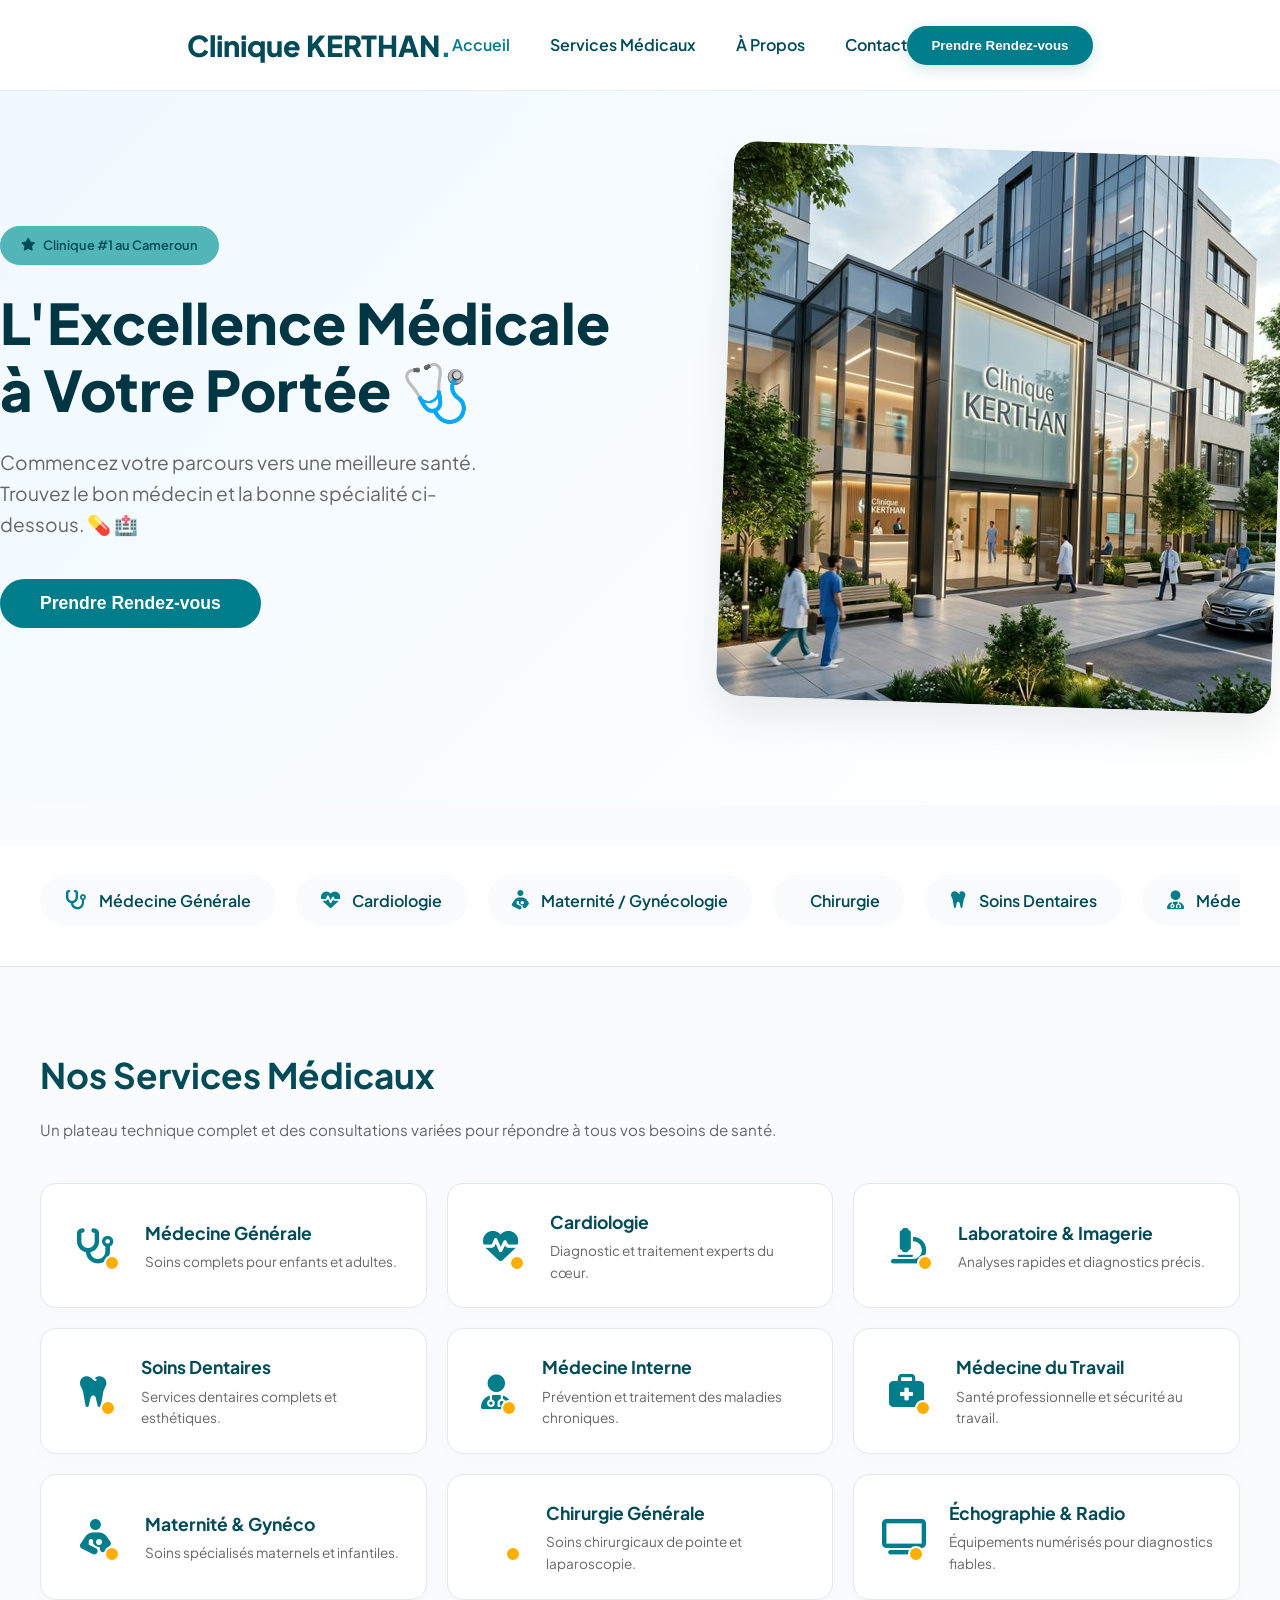
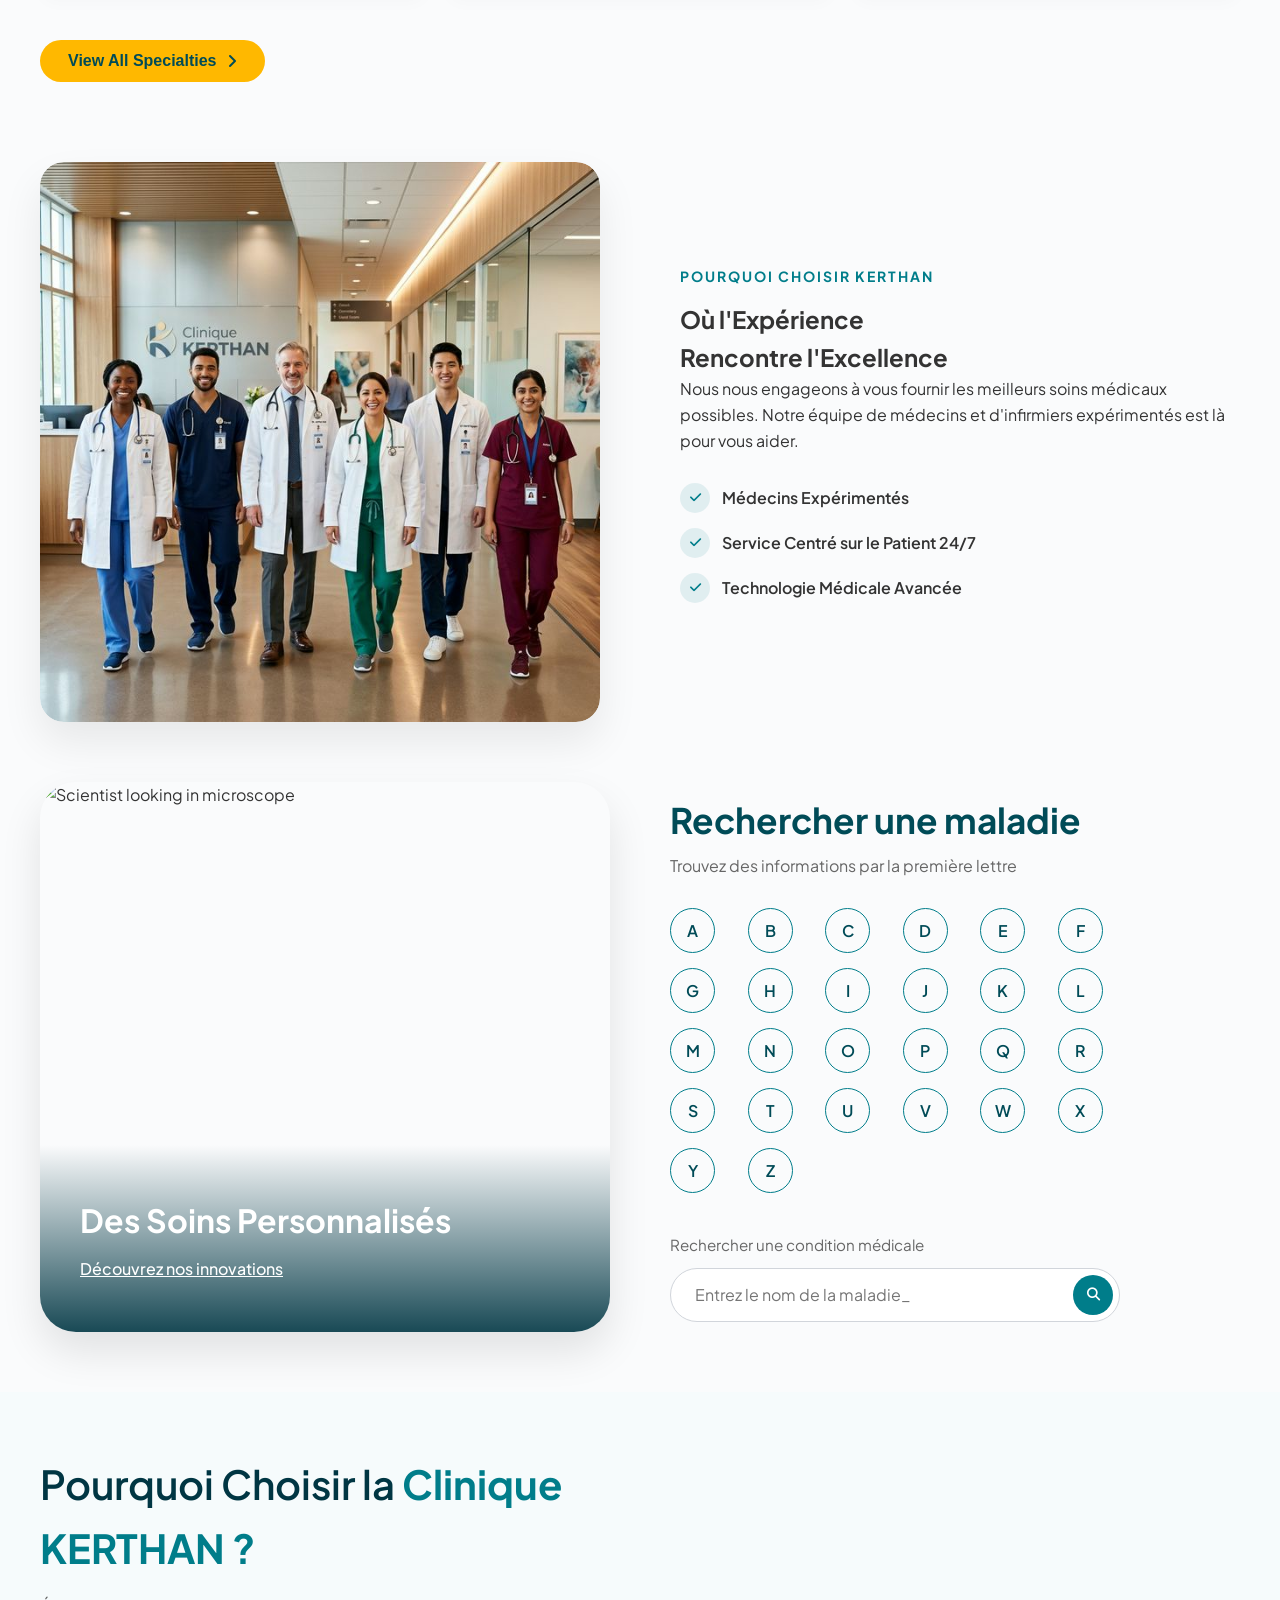
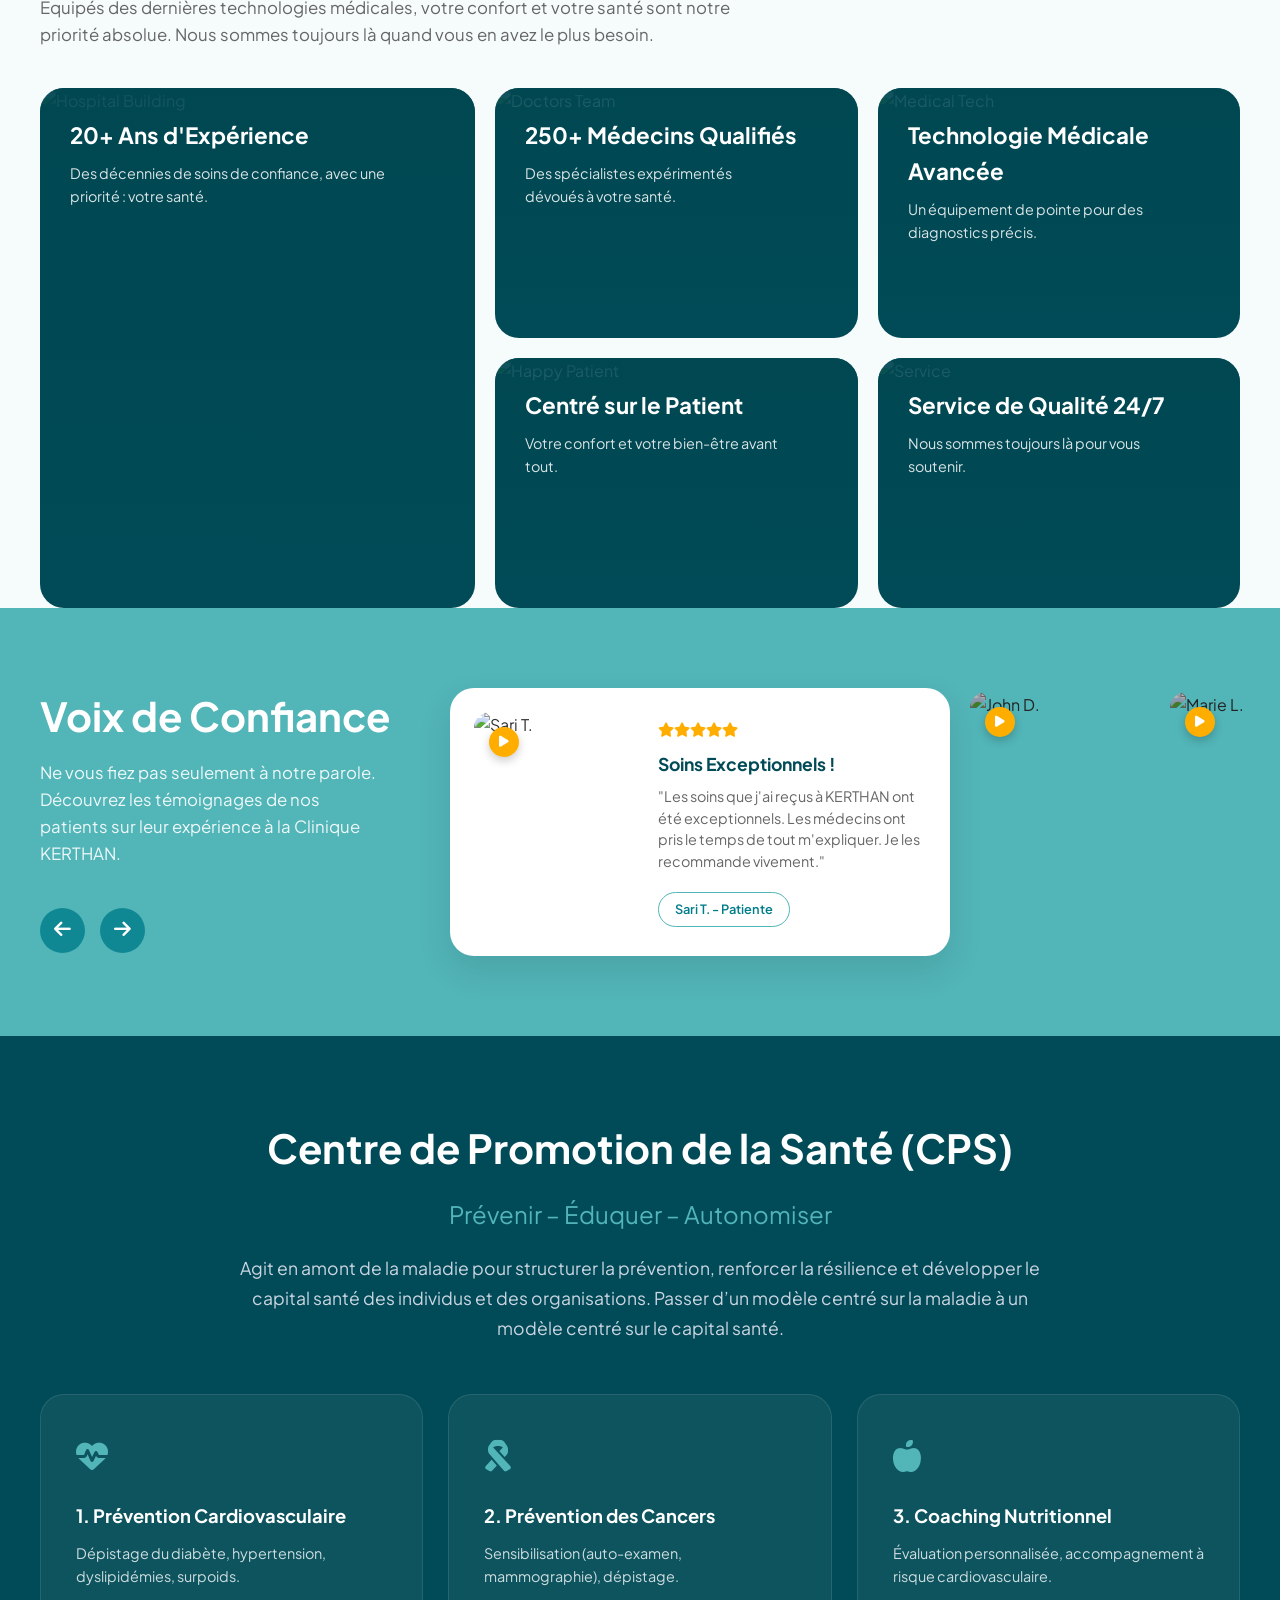
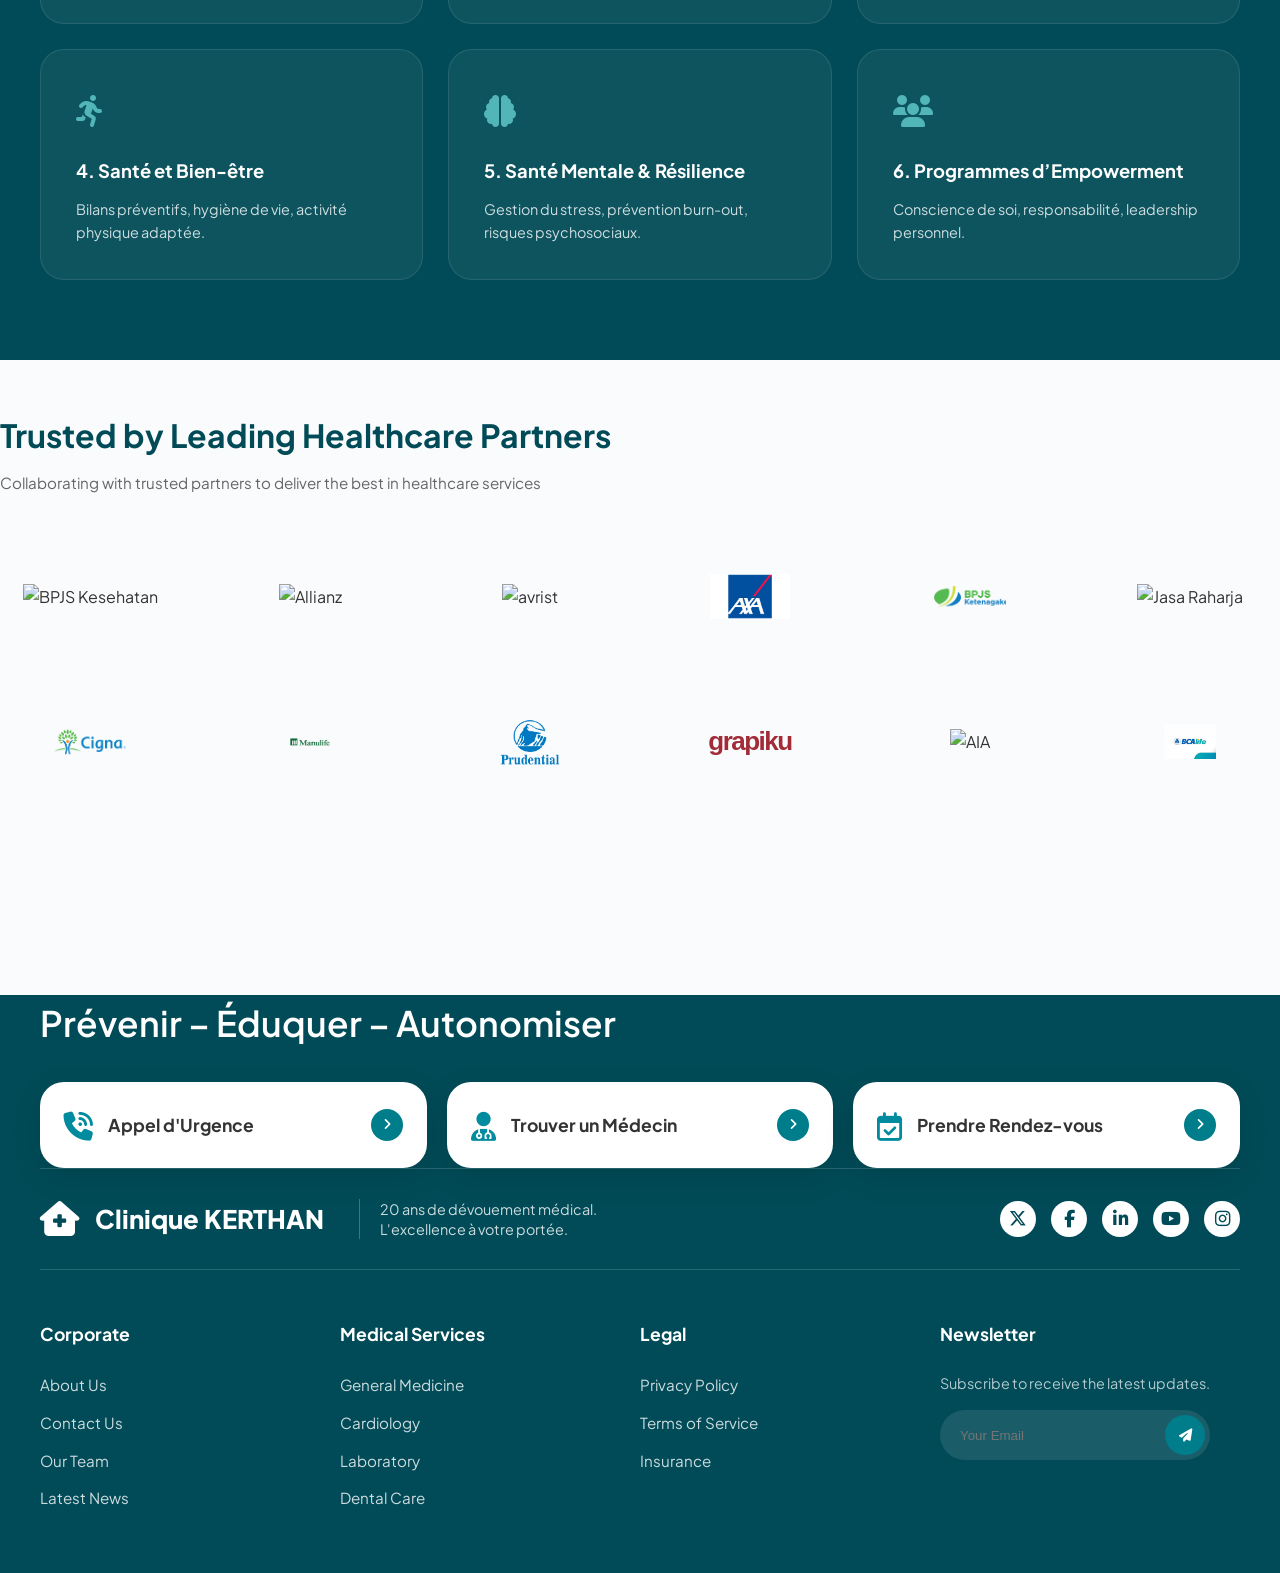
==== index.html @ 2a6dcf5f "Sync complet: ajout de tous les fichiers du site Clinique KERTHAN" ====
<!DOCTYPE html>
<html lang="fr">
<head>
    <meta charset="UTF-8">
    <meta name="viewport" content="width=device-width, initial-scale=1.0">
    <title>Clinique KERTHAN - 20 ans d'excellence médicale</title>
    <!-- Use Google Fonts (Plus Jakarta Sans matches well) -->
    <link rel="preconnect" href="https://fonts.googleapis.com">
    <link rel="preconnect" href="https://fonts.gstatic.com" crossorigin>
    <link href="https://fonts.googleapis.com/css2?family=Plus+Jakarta+Sans:wght@400;500;600;700;800&display=swap" rel="stylesheet">
    <link rel="stylesheet" href="https://cdnjs.cloudflare.com/ajax/libs/font-awesome/6.4.0/css/all.min.css">
    
    <!-- PDF Generation Libraries -->
    <script src="https://cdnjs.cloudflare.com/ajax/libs/jspdf/2.5.1/jspdf.umd.min.js"></script>
    <script src="https://cdnjs.cloudflare.com/ajax/libs/html2canvas/1.4.1/html2canvas.min.js"></script>
    
    <link rel="stylesheet" href="style.css">
</head>
<body>

    <!-- KEEP ORIGINAL HEADER -->
    <header class="header">
        <div class="container header-container">
            <div class="logo">
                <span class="logo-text">Clinique KERTHAN<span>.</span></span>
            </div>
            <nav class="main-nav">
                <ul>
                    <li><a href="#home" class="active">Accueil</a></li>
                    <li><a href="#specialties">Services Médicaux</a></li>
                    <li><a href="#about">À Propos</a></li>
                    <li><a href="#contact">Contact</a></li>
                </ul>
            </nav>
            <div class="header-right">
                <button class="btn btn-primary" id="book-btn">Prendre Rendez-vous</button>
            </div>
        </div>
    </header>

    <main>
        <!-- HERO SECTION -->
        <section class="main-hero container reveal" id="home">
            <div class="main-hero-grid">
                <div class="main-hero-content">
                    <div class="badge" style="display:inline-flex; align-items:center; gap:8px; padding:8px 20px; background:var(--primary-light); color:var(--primary-dark); font-weight:600; border-radius:9999px; margin-bottom:24px;">
                        <i class="fa-solid fa-star"></i> Clinique #1 au Cameroun
                    </div>
                    <h1 class="main-hero-title">L'Excellence Médicale<br>à Votre <span>Portée</span> <span class="emoji">🩺</span></h1>
                    <p class="main-hero-subtitle">Commencez votre parcours vers une meilleure santé. Trouvez le bon médecin et la bonne spécialité ci-dessous. <span class="emoji">💊</span> <span class="emoji">🏥</span></p>
                    <button class="btn btn-cta" id="hero-book-btn">Prendre Rendez-vous</button>
                </div>
                <div class="main-hero-visual">
                    <div class="hero-img-container">
                        <img src="img/hero.png" onerror="this.src='https://images.unsplash.com/photo-1519494026892-80bbd2d6fd0d?auto=format&fit=crop&q=80&w=800';" alt="Hospital Lobby" class="main-hero-img">
                    </div>
                </div>
            </div>
        </section>

        <!-- SPECIALTIES RIBBON -->
        <div class="specialties-ribbon reveal" style="margin-top:40px;">
            <div class="container">
                <div class="ribbon-track">
                    <a href="medecine-generale.html" class="ribbon-item"><i class="fa-solid fa-stethoscope"></i> Médecine Générale</a>
                    <a href="medecine-generale.html" class="ribbon-item"><i class="fa-solid fa-heart-pulse"></i> Cardiologie</a>
                    <a href="medecine-generale.html" class="ribbon-item"><i class="fa-solid fa-person-breastfeeding"></i> Maternité / Gynécologie</a>
                    <a href="chirurgie-dentaire.html" class="ribbon-item"><i class="fa-solid fa-scalpel-line-dashed"></i> Chirurgie</a>
                    <a href="chirurgie-dentaire.html" class="ribbon-item"><i class="fa-solid fa-tooth"></i> Soins Dentaires</a>
                    <a href="expertises.html" class="ribbon-item"><i class="fa-solid fa-user-doctor"></i> Médecine Interne</a>
                    <a href="laboratoire-imagerie.html" class="ribbon-item"><i class="fa-solid fa-microscope"></i> Laboratoire</a>
                    <a href="laboratoire-imagerie.html" class="ribbon-item"><i class="fa-solid fa-x-ray"></i> Imagerie Médicale</a>
                </div>
            </div>
        </div>

        <!-- CLINICAL EXCELLENCE SECTION -->
        <section class="clinical-excellence container reveal" id="specialties">
            <div class="excellence-header">
                <h2>Nos Services Médicaux</h2>
                <p>Un plateau technique complet et des consultations variées pour répondre à tous vos besoins de santé.</p>
            </div>
            
            <div class="specialties-grid">
                <!-- Row 1 -->
                <div class="specialty-card">
                    <a href="medecine-generale.html" style="display:contents; color:inherit;">
                        <div class="spec-icon"><i class="fa-solid fa-stethoscope"></i></div>
                        <div class="spec-info">
                            <h3>Médecine Générale</h3>
                            <p>Soins complets pour enfants et adultes.</p>
                        </div>
                    </a>
                </div>
                <div class="specialty-card">
                    <a href="medecine-generale.html" style="display:contents; color:inherit;">
                        <div class="spec-icon"><i class="fa-solid fa-heart-pulse"></i></div>
                        <div class="spec-info">
                            <h3>Cardiologie</h3>
                            <p>Diagnostic et traitement experts du cœur.</p>
                        </div>
                    </a>
                </div>
                <div class="specialty-card">
                    <a href="laboratoire-imagerie.html" style="display:contents; color:inherit;">
                        <div class="spec-icon"><i class="fa-solid fa-microscope"></i></div>
                        <div class="spec-info">
                            <h3>Laboratoire & Imagerie</h3>
                            <p>Analyses rapides et diagnostics précis.</p>
                        </div>
                    </a>
                </div>
                <!-- Row 2 -->
                <div class="specialty-card">
                    <a href="chirurgie-dentaire.html" style="display:contents; color:inherit;">
                        <div class="spec-icon"><i class="fa-solid fa-tooth"></i></div>
                        <div class="spec-info">
                            <h3>Soins Dentaires</h3>
                            <p>Services dentaires complets et esthétiques.</p>
                        </div>
                    </a>
                </div>
                <div class="specialty-card">
                    <a href="medecine-generale.html" style="display:contents; color:inherit;">
                        <div class="spec-icon"><i class="fa-solid fa-user-doctor"></i></div>
                        <div class="spec-info">
                            <h3>Médecine Interne</h3>
                            <p>Prévention et traitement des maladies chroniques.</p>
                        </div>
                    </a>
                </div>
                <div class="specialty-card">
                    <a href="medecine-generale.html#cps" style="display:contents; color:inherit;">
                        <div class="spec-icon"><i class="fa-solid fa-briefcase-medical"></i></div>
                        <div class="spec-info">
                            <h3>Médecine du Travail</h3>
                            <p>Santé professionnelle et sécurité au travail.</p>
                        </div>
                    </a>
                </div>
                <!-- Row 3 -->
                <div class="specialty-card">
                    <a href="medecine-generale.html" style="display:contents; color:inherit;">
                        <div class="spec-icon"><i class="fa-solid fa-person-breastfeeding"></i></div>
                        <div class="spec-info">
                            <h3>Maternité & Gynéco</h3>
                            <p>Soins spécialisés maternels et infantiles.</p>
                        </div>
                    </a>
                </div>
                <div class="specialty-card">
                    <a href="chirurgie-dentaire.html" style="display:contents; color:inherit;">
                        <div class="spec-icon"><i class="fa-solid fa-scalpel-line-dashed"></i></div>
                        <div class="spec-info">
                            <h3>Chirurgie Générale</h3>
                            <p>Soins chirurgicaux de pointe et laparoscopie.</p>
                        </div>
                    </a>
                </div>
                <div class="specialty-card">
                    <a href="laboratoire-imagerie.html" style="display:contents; color:inherit;">
                        <div class="spec-icon"><i class="fa-solid fa-tv"></i></div>
                        <div class="spec-info">
                            <h3>Échographie & Radio</h3>
                            <p>Équipements numérisés pour diagnostics fiables.</p>
                        </div>
                    </a>
                </div>
            </div>
            <div class="excellence-footer">
                <button class="btn btn-yellow">View All Specialties <i class="fa-solid fa-angle-right"></i></button>
            </div>
        </section>

        <!-- ABOUT / DOCTORS SECTION -->
        <section class="about-section container" id="about">
            <div class="about-grid">
                <div class="about-img-container reveal">
                    <div class="about-img-container">
                        <img src="img/doctors.png" onerror="this.src='https://images.unsplash.com/photo-1576091160550-2173ff9e5eb3?auto=format&fit=crop&q=80&w=800';" alt="Doctors Team" class="about-img">
                    </div>
                </div>
                <div class="about-content reveal">
                    <div class="section-title-sm" style="color:var(--primary); font-weight:700; font-size:0.875rem; letter-spacing:2px; margin-bottom:12px; text-transform:uppercase;">POURQUOI CHOISIR KERTHAN</div>
                    <h2 class="section-title">Où l'Expérience<br>Rencontre l'Excellence</h2>
                    <p class="about-desc">Nous nous engageons à vous fournir les meilleurs soins médicaux possibles. Notre équipe de médecins et d'infirmiers expérimentés est là pour vous aider.</p>
                    <ul class="about-features">
                        <li><i class="fa-solid fa-check"></i> Médecins Expérimentés</li>
                        <li><i class="fa-solid fa-check"></i> Service Centré sur le Patient 24/7</li>
                        <li><i class="fa-solid fa-check"></i> Technologie Médicale Avancée</li>
                    </ul>
                </div>
            </div>
        </section>

        <!-- SEARCH DISEASES HERO SECTION -->
        <section class="search-hero container reveal">
            <div class="search-hero-visual">
                <img src="https://images.unsplash.com/photo-1579154204601-01588f351e67?auto=format&fit=crop&q=80&w=1000" alt="Scientist looking in microscope" class="hero-bg-img">
                <div class="hero-overlay">
                    <h2 class="hero-overlay-title">Des Soins Personnalisés</h2>
                    <a href="#" class="hero-overlay-link">Découvrez nos innovations</a>
                </div>
            </div>
            
            <div class="search-hero-content">
                <h1 class="search-title">Rechercher une maladie</h1>
                <p class="search-subtitle">Trouvez des informations par la première lettre</p>
                
                <div class="alphabet-grid" id="alphabet-filter">
                    <a href="javascript:void(0)" class="alpha-btn">A</a>
                    <a href="javascript:void(0)" class="alpha-btn">B</a>
                    <a href="javascript:void(0)" class="alpha-btn">C</a>
                    <a href="javascript:void(0)" class="alpha-btn">D</a>
                    <a href="javascript:void(0)" class="alpha-btn">E</a>
                    <a href="javascript:void(0)" class="alpha-btn">F</a>
                    <a href="javascript:void(0)" class="alpha-btn">G</a>
                    <a href="javascript:void(0)" class="alpha-btn">H</a>
                    <a href="javascript:void(0)" class="alpha-btn">I</a>
                    <a href="javascript:void(0)" class="alpha-btn">J</a>
                    <a href="javascript:void(0)" class="alpha-btn">K</a>
                    <a href="javascript:void(0)" class="alpha-btn">L</a>
                    <a href="javascript:void(0)" class="alpha-btn">M</a>
                    <a href="javascript:void(0)" class="alpha-btn">N</a>
                    <a href="javascript:void(0)" class="alpha-btn">O</a>
                    <a href="javascript:void(0)" class="alpha-btn">P</a>
                    <a href="javascript:void(0)" class="alpha-btn">Q</a>
                    <a href="javascript:void(0)" class="alpha-btn">R</a>
                    <a href="javascript:void(0)" class="alpha-btn">S</a>
                    <a href="javascript:void(0)" class="alpha-btn">T</a>
                    <a href="javascript:void(0)" class="alpha-btn">U</a>
                    <a href="javascript:void(0)" class="alpha-btn">V</a>
                    <a href="javascript:void(0)" class="alpha-btn">W</a>
                    <a href="javascript:void(0)" class="alpha-btn">X</a>
                    <a href="javascript:void(0)" class="alpha-btn">Y</a>
                    <a href="javascript:void(0)" class="alpha-btn">Z</a>
                </div>
                
                <p class="search-input-subtitle">Rechercher une condition médicale</p>
                <div class="search-bar">
                    <input type="text" id="disease-search-input" placeholder="Entrez le nom de la maladie_">
                    <button class="search-submit" id="disease-search-btn"><i class="fa-solid fa-magnifying-glass"></i></button>
                </div>

                <!-- Search Results Container -->
                <div id="disease-results" class="search-results-grid" style="display: none; margin-top: 30px;">
                    <!-- Results will be injected here -->
                </div>
            </div>
        </section>

        <!-- WHY CHOOSE OMNIO HOSPITAL -->
        <section class="why-choose container reveal">
            <div class="why-choose-header">
                <h2>Pourquoi Choisir la <span>Clinique KERTHAN ?</span></h2>
                <p>Équipés des dernières technologies médicales, votre confort et votre santé sont notre priorité absolue. Nous sommes toujours là quand vous en avez le plus besoin.</p>
            </div>
            
            <div class="bento-grid">
                <!-- Large Left Card -->
                <div class="bento-card card-tall">
                    <div class="card-content">
                        <h3>20+ Ans d'Expérience</h3>
                        <p>Des décennies de soins de confiance, avec une priorité : votre santé.</p>
                    </div>
                    <img src="https://images.unsplash.com/photo-1587351021759-3e566b6af7e9?auto=format&fit=crop&q=80&w=800" alt="Hospital Building" class="bento-img">
                </div>
                
                <!-- Middle Top -->
                <div class="bento-card">
                    <div class="card-content">
                        <h3>250+ Médecins Qualifiés</h3>
                        <p>Des spécialistes expérimentés dévoués à votre santé.</p>
                    </div>
                    <img src="https://images.unsplash.com/photo-1576091160550-2173ff9e5eb3?auto=format&fit=crop&q=80&w=800" alt="Doctors Team" class="bento-img doctors-img">
                </div>
                
                <!-- Right Top -->
                <div class="bento-card">
                    <div class="card-content">
                        <h3>Technologie Médicale Avancée</h3>
                        <p>Un équipement de pointe pour des diagnostics précis.</p>
                    </div>
                    <img src="https://images.unsplash.com/photo-1516549655169-df83a0774514?auto=format&fit=crop&q=80&w=800" alt="Medical Tech" class="bento-img tech-img">
                </div>
                
                <!-- Middle Bottom -->
                <div class="bento-card">
                    <div class="card-content">
                        <h3>Centré sur le Patient</h3>
                        <p>Votre confort et votre bien-être avant tout.</p>
                    </div>
                    <img src="https://images.unsplash.com/photo-1532938911079-1b06ac7ce122?auto=format&fit=crop&q=80&w=800" alt="Happy Patient" class="bento-img patient-img">
                </div>
                
                <!-- Right Bottom -->
                <div class="bento-card">
                    <div class="card-content">
                        <h3>Service de Qualité 24/7</h3>
                        <p>Nous sommes toujours là pour vous soutenir.</p>
                    </div>
                    <img src="https://images.unsplash.com/photo-1585435557343-3b092031a831?auto=format&fit=crop&q=80&w=800" alt="Service" class="bento-img pharmacy-img">
                </div>
            </div>
        </section>

        <!-- VOICES OF TRUST -->
        <section class="testimonials-wrapper reveal">
            <div class="container testimonials-inner">
                <div class="testimonials-header">
                    <h2>Voix de Confiance</h2>
                    <p>Ne vous fiez pas seulement à notre parole. Découvrez les témoignages de nos patients sur leur expérience à la Clinique KERTHAN.</p>
                    <div class="slider-nav">
                        <button class="slider-btn prev"><i class="fa-solid fa-arrow-left"></i></button>
                        <button class="slider-btn next"><i class="fa-solid fa-arrow-right"></i></button>
                    </div>
                </div>
                
                <div class="testimonials-slider">
                    <!-- Active Card 1 -->
                    <div class="test-card active slide">
                        <div class="card-img-wrap">
                            <img src="https://i.pravatar.cc/150?u=1" alt="Sari T.">
                            <div class="play-btn-overlay"><i class="fa-solid fa-play"></i></div>
                        </div>
                        <div class="card-text-wrap">
                            <div class="stars">
                                <i class="fa-solid fa-star"></i><i class="fa-solid fa-star"></i><i class="fa-solid fa-star"></i><i class="fa-solid fa-star"></i><i class="fa-solid fa-star"></i>
                            </div>
                            <h3>Soins Exceptionnels !</h3>
                            <p>"Les soins que j'ai reçus à KERTHAN ont été exceptionnels. Les médecins ont pris le temps de tout m'expliquer. Je les recommande vivement."</p>
                            <span class="badge">Sari T. - Patiente</span>
                        </div>
                    </div>
                    
                    <!-- Preview Cards -->
                    <div class="test-preview-card slide">
                        <img src="https://i.pravatar.cc/150?u=2" alt="John D.">
                        <div class="play-btn-overlay"><i class="fa-solid fa-play"></i></div>
                    </div>
                    <div class="test-preview-card slide">
                        <img src="https://i.pravatar.cc/150?u=3" alt="Marie L.">
                        <div class="play-btn-overlay"><i class="fa-solid fa-play"></i></div>
                    </div>
                    <div class="test-preview-card slide">
                        <img src="https://i.pravatar.cc/150?u=4" alt="Paul K.">
                        <div class="play-btn-overlay"><i class="fa-solid fa-play"></i></div>
                    </div>
                    <div class="test-preview-card slide">
                        <img src="https://i.pravatar.cc/150?u=5" alt="Sylvie M.">
                        <div class="play-btn-overlay"><i class="fa-solid fa-play"></i></div>
                    </div>
                    <div class="test-preview-card slide">
                        <img src="https://i.pravatar.cc/150?u=6" alt="Luc C.">
                        <div class="play-btn-overlay"><i class="fa-solid fa-play"></i></div>
                    </div>
                    <div class="test-preview-card slide">
                        <img src="https://i.pravatar.cc/150?u=7" alt="Nadia R.">
                        <div class="play-btn-overlay"><i class="fa-solid fa-play"></i></div>
                    </div>
                </div>
            </div>
        </section>

        <!-- CENTER PROMOTION SANTE (CPS) -->
        <section class="cps section bg-primary-dark" style="background-color: var(--primary-dark); padding: 80px 0; color: white;">
            <div class="container">
                <div class="section-header reveal text-white" style="text-align: center; margin-bottom: 50px;">
                    <h2 class="section-title" style="color: white; font-size: 2.5rem; margin-bottom: 15px;">Centre de Promotion de la Santé (CPS)</h2>
                    <h3 style="color: var(--primary-light); font-weight: 400; font-size: 1.5rem; margin-bottom: 20px;">Prévenir – Éduquer – Autonomiser</h3>
                    <p style="color: #cbd5e1; max-width: 800px; margin: 0 auto; font-size: 1.1rem; line-height: 1.7;">Agit en amont de la maladie pour structurer la prévention, renforcer la résilience et développer le capital santé des individus et des organisations. Passer d’un modèle centré sur la maladie à un modèle centré sur le capital santé.</p>
                </div>
                
                <div class="cps-grid">
                    <div class="cps-card reveal">
                        <div class="cps-icon"><i class="fa-solid fa-heart-pulse"></i></div>
                        <h4>1. Prévention Cardiovasculaire</h4>
                        <p>Dépistage du diabète, hypertension, dyslipidémies, surpoids.</p>
                    </div>
                    <div class="cps-card reveal" style="transition-delay: 0.1s;">
                        <div class="cps-icon"><i class="fa-solid fa-ribbon"></i></div>
                        <h4>2. Prévention des Cancers</h4>
                        <p>Sensibilisation (auto-examen, mammographie), dépistage.</p>
                    </div>
                    <div class="cps-card reveal" style="transition-delay: 0.2s;">
                        <div class="cps-icon"><i class="fa-solid fa-apple-whole"></i></div>
                        <h4>3. Coaching Nutritionnel</h4>
                        <p>Évaluation personnalisée, accompagnement à risque cardiovasculaire.</p>
                    </div>
                    <div class="cps-card reveal" style="transition-delay: 0.3s;">
                        <div class="cps-icon"><i class="fa-solid fa-person-running"></i></div>
                        <h4>4. Santé et Bien-être</h4>
                        <p>Bilans préventifs, hygiène de vie, activité physique adaptée.</p>
                    </div>
                    <div class="cps-card reveal" style="transition-delay: 0.4s;">
                        <div class="cps-icon"><i class="fa-solid fa-brain"></i></div>
                        <h4>5. Santé Mentale & Résilience</h4>
                        <p>Gestion du stress, prévention burn-out, risques psychosociaux.</p>
                    </div>
                    <div class="cps-card reveal" style="transition-delay: 0.5s;">
                        <div class="cps-icon"><i class="fa-solid fa-users"></i></div>
                        <h4>6. Programmes d’Empowerment</h4>
                        <p>Conscience de soi, responsabilité, leadership personnel.</p>
                    </div>
                </div>
            </div>
        </section>

        <!-- TRUSTED PARTNERS -->
        <section class="partners container" style="padding-bottom: 100px; padding-top: 50px; opacity: 1 !important; visibility: visible !important;">
            <div class="partners-header" style="text-align: left; margin-bottom: 50px;">
                <h2 class="partners-title" style="color:var(--primary-dark); font-size:2rem; font-weight:700; margin-bottom:10px;">Trusted by Leading Healthcare Partners</h2>
                <p class="partners-subtitle" style="color:var(--text-muted); font-size:0.95rem;">Collaborating with trusted partners to deliver the best in healthcare services</p>
            </div>
            
            <div class="partners-grid-custom" style="display:grid; grid-template-columns: repeat(6, 1fr); gap:40px; justify-items:center; align-items:center; min-height: 250px;">
                <!-- Row 1 -->
                <img src="https://upload.wikimedia.org/wikipedia/commons/4/4e/BPJS_Kesehatan_logo.svg" alt="BPJS Kesehatan" style="max-height: 45px; width: auto; object-fit: contain; filter: grayscale(0%); transition: all 0.3s ease;">
                <img src="https://upload.wikimedia.org/wikipedia/commons/1/1a/Allianz.svg" alt="Allianz" style="max-height: 25px; width: auto; object-fit: contain; filter: grayscale(0%); transition: all 0.3s ease;">
                <img src="https://upload.wikimedia.org/wikipedia/commons/7/7b/Avrist_Assurance_logo.png" alt="avrist" style="max-height: 30px; width: auto; object-fit: contain; filter: grayscale(0%); transition: all 0.3s ease;">
                <img src="img/partners/axa.jpg" alt="AXA" style="max-height: 45px; width: auto; object-fit: contain; filter: grayscale(0%); transition: all 0.3s ease;">
                <img src="img/partners/bpjs-ketenagakerjaan.png" alt="BPJS Ketenagakerjaan" style="max-height: 35px; width: auto; object-fit: contain; filter: grayscale(0%); transition: all 0.3s ease;">
                <img src="https://upload.wikimedia.org/wikipedia/commons/5/5e/Jasa_Raharja_logo.svg" alt="Jasa Raharja" style="max-height: 50px; width: auto; object-fit: contain; filter: grayscale(0%); transition: all 0.3s ease;">

                <!-- Row 2 -->
                <img src="img/partners/cigna.png" alt="Cigna" style="max-height: 40px; width: auto; object-fit: contain; filter: grayscale(0%); transition: all 0.3s ease;">
                <img src="img/partners/manulife.png" alt="Manulife" style="max-height: 22px; width: auto; object-fit: contain; filter: grayscale(0%); transition: all 0.3s ease;">
                <!-- Prudential SVG direct link (Prudential plc face) -->
                <img src="img/partners/prudential.png" alt="Prudential" style="max-height: 50px; width: auto; object-fit: contain; filter: grayscale(0%); transition: all 0.3s ease;">
                <!-- Grapiku textual mimic -->
                <div style="font-family: 'Arial', sans-serif; font-size: 26px; font-weight: 800; color: #a12b36; letter-spacing: -1.5px;text-transform: lowercase;">grapiku</div>
                <img src="https://upload.wikimedia.org/wikipedia/commons/2/23/AIA_Group_logo.svg" alt="AIA" style="max-height: 45px; width: auto; object-fit: contain; filter: grayscale(0%); transition: all 0.3s ease;">
                <img src="img/partners/bca-life.jpg" alt="BCA life" style="max-height: 35px; width: auto; object-fit: contain; filter: grayscale(0%); transition: all 0.3s ease;">
            </div>
        </section>
    </main>

    <!-- NEW TEAL FOOTER SECTION -->
    <div class="footer-wrapper reveal" id="contact">
        <div class="container cta-banner reveal">
            <h2 class="cta-title">Prévenir – Éduquer – Autonomiser</h2>
            <div class="cta-cards">
                <div class="cta-card">
                    <div class="cta-icon"><i class="fa-solid fa-phone-volume" style="color:#008b9e;"></i></div>
                    <span class="cta-text">Appel d'Urgence</span>
                    <button class="cta-arrow"><i class="fa-solid fa-angle-right"></i></button>
                </div>
                <div class="cta-card">
                    <div class="cta-icon"><i class="fa-solid fa-user-doctor" style="color:#008b9e;"></i></div>
                    <span class="cta-text">Trouver un Médecin</span>
                    <button class="cta-arrow"><i class="fa-solid fa-angle-right"></i></button>
                </div>
                <div class="cta-card" id="footer-book-btn">
                    <div class="cta-icon"><i class="fa-regular fa-calendar-check" style="color:#008b9e;"></i></div>
                    <span class="cta-text">Prendre Rendez-vous</span>
                    <button class="cta-arrow"><i class="fa-solid fa-angle-right"></i></button>
                </div>
            </div>
        </div>
        
        <div class="container reveal">
            <div class="footer-divider"></div>
            
            <div class="footer-logo-row">
                <div class="footer-brand">
                    <i class="fa-solid fa-house-medical hospital-logo-icon"></i>
                    <div class="brand-text">
                        <span class="brand-name">Clinique KERTHAN</span>
                    </div>
                    <p class="brand-desc">20 ans de dévouement médical.<br>L'excellence à votre portée.</p>
                </div>
                
                <div class="social-links">
                    <a href="#"><i class="fa-brands fa-x-twitter"></i></a>
                    <a href="#"><i class="fa-brands fa-facebook-f"></i></a>
                    <a href="#"><i class="fa-brands fa-linkedin-in"></i></a>
                    <a href="#"><i class="fa-brands fa-youtube"></i></a>
                    <a href="#"><i class="fa-brands fa-instagram"></i></a>
                </div>
            </div>
            
            <div class="footer-divider"></div>
            
            <footer class="main-footer">
                <div class="footer-col">
                    <h4>Corporate</h4>
                    <ul>
                        <li><a href="#">About Us</a></li>
                        <li><a href="#">Contact Us</a></li>
                        <li><a href="#">Our Team</a></li>
                        <li><a href="#">Latest News</a></li>
                    </ul>
                </div>
                
                <div class="footer-col">
                    <h4>Medical Services</h4>
                    <ul>
                        <li><a href="#">General Medicine</a></li>
                        <li><a href="#">Cardiology</a></li>
                        <li><a href="#">Laboratory</a></li>
                        <li><a href="#">Dental Care</a></li>
                    </ul>
                </div>
                
                <div class="footer-col">
                    <h4>Legal</h4>
                    <ul>
                        <li><a href="#">Privacy Policy</a></li>
                        <li><a href="#">Terms of Service</a></li>
                        <li><a href="#">Insurance</a></li>
                    </ul>
                </div>
                
                <div class="footer-col">
                    <h4>Newsletter</h4>
                    <p style="color: rgba(255,255,255,0.7); margin-bottom:15px; font-size: 0.9rem;">Subscribe to receive the latest updates.</p>
                    <div style="display:flex; background:rgba(255,255,255,0.1); border-radius:30px; padding:5px;">
                        <input type="email" placeholder="Your Email" style="flex:1; background:transparent; border:none; color:white; padding:10px 15px; outline:none;">
                        <button style="width:40px; height:40px; border-radius:50%; border:none; background:var(--primary); color:white; cursor:pointer;"><i class="fa-solid fa-paper-plane"></i></button>
                    </div>
                </div>
                
            </footer>
        </div>
    </div>

    <!-- Consultation Modal (From SITE DOCTOR) -->
    <div id="consultationModal" class="modal">
        <div class="modal-content" style="background:#fff; border-radius:20px; padding:40px;">
            <span class="close-modal">&times;</span>
            <div id="pdf-content">
                <div class="modal-header" style="text-align:center; margin-bottom:20px;">
                    <i class="fa-solid fa-house-medical" style="font-size: 2rem; color: var(--primary); margin-bottom: 10px;"></i>
                    <h2 style="color:var(--secondary); margin-bottom:10px; font-size:1.8rem;">Fiche de Consultation KERTHAN</h2>
                    <p style="color:var(--text-muted);">Veuillez remplir vos informations pour une prise en charge rapide.</p>
                </div>
                <form id="consultationForm">
                    <div class="form-group" style="margin-bottom:15px;">
                        <label for="patientName" style="display:block; margin-bottom:5px; font-weight:600;">Nom complet</label>
                        <input type="text" id="patientName" required placeholder="Ex: Jean Dupont" style="width:100%; padding:10px; border:1px solid #ccc; border-radius:8px;">
                    </div>
                    <div class="form-group-row" style="display:flex; gap:15px; margin-bottom:15px;">
                        <div class="form-group" style="flex:1;">
                            <label for="patientAge" style="display:block; margin-bottom:5px; font-weight:600;">Âge</label>
                            <input type="number" id="patientAge" required placeholder="Ex: 35" style="width:100%; padding:10px; border:1px solid #ccc; border-radius:8px;">
                        </div>
                        <div class="form-group" style="flex:1;">
                            <label for="patientPhone" style="display:block; margin-bottom:5px; font-weight:600;">Téléphone</label>
                            <input type="tel" id="patientPhone" required placeholder="Ex: +237 600 000 000" style="width:100%; padding:10px; border:1px solid #ccc; border-radius:8px;">
                        </div>
                    </div>
                    <div class="form-group" style="margin-bottom:15px;">
                        <label for="consultationType" style="display:block; margin-bottom:5px; font-weight:600;">Type de consultation</label>
                        <select id="consultationType" required style="width:100%; padding:10px; border:1px solid #ccc; border-radius:8px;">
                            <option value="presentiel">En présentiel (à la clinique)</option>
                            <option value="visio">En visioconférence (Téléconsultation)</option>
                        </select>
                    </div>
                    <div class="form-group" style="margin-bottom:15px;">
                        <label for="serviceBranch" style="display:block; margin-bottom:5px; font-weight:600;">Service concerné</label>
                        <select id="serviceBranch" required style="width:100%; padding:10px; border:1px solid #ccc; border-radius:8px;">
                            <option value="Médecine Générale">Médecine Générale</option>
                            <option value="Cardiologie">Cardiologie</option>
                            <option value="Gynécologie">Gynécologie Obstétrique</option>
                            <option value="Chirurgie">Chirurgie</option>
                            <option value="Dentaire">Soins Dentaires</option>
                            <option value="Laboratoire">Laboratoire / Imagerie</option>
                            <option value="Autre">Autre</option>
                        </select>
                    </div>
                    <div class="form-group" style="margin-bottom:15px;">
                        <label for="consultationReason" style="display:block; margin-bottom:5px; font-weight:600;">Motif de la consultation</label>
                        <textarea id="consultationReason" rows="3" required placeholder="Décrivez brièvement vos symptômes ou votre besoin..." style="width:100%; padding:10px; border:1px solid #ccc; border-radius:8px;"></textarea>
                    </div>
                    <div class="form-group file-upload-group" style="margin-bottom:15px; border:2px dashed #cbd5e1; padding:20px; text-align:center; border-radius:10px; position:relative;">
                        <label for="medicalDocument" style="color:var(--primary); font-weight:600; cursor:pointer;">Joindre une ordonnance ou résultat (Optionnel)</label>
                        <input type="file" id="medicalDocument" accept="image/*,.pdf" style="position:absolute; top:0; left:0; width:100%; height:100%; opacity:0; cursor:pointer;">
                        <small style="display:block; color:var(--text-muted); margin-top:5px;">Format accepté: Images ou PDF.</small>
                        <div id="imagePreview" style="margin-top: 10px; display: none;"></div>
                    </div>
                    <button type="submit" class="btn btn-primary" style="width: 100%; margin-top: 20px; padding:12px; font-size:1.1rem; border-radius:30px;">
                        Générer la fiche & Envoyer via WhatsApp <i class="fa-brands fa-whatsapp" style="margin-left: 5px;"></i>
                    </button>
                    <div id="loadingMessage" style="display: none; text-align: center; margin-top: 15px; color: var(--primary);">
                        <i class="fa-solid fa-spinner fa-spin"></i> Génération du PDF en cours...
                    </div>
                </form>
            </div>
            
            <div id="successMessage" style="display: none; text-align: center; padding: 20px;">
                <i class="fa-solid fa-circle-check" style="font-size: 3rem; color: #22c55e; margin-bottom: 20px;"></i>
                <h3 style="color:var(--secondary); font-size:1.5rem; margin-bottom:10px;">Fiche générée avec succès !</h3>
                <p style="margin: 15px 0; color:var(--text-main);">Le PDF a été téléchargé sur votre appareil.</p>
                <div style="background: var(--bg-light); padding: 15px; border-radius: 10px; margin-bottom: 20px;">
                    <strong style="color:var(--secondary);">Étape suivante :</strong><br>
                    WhatsApp va s'ouvrir. Rédigez votre message et <strong>n'oubliez pas de joindre le PDF téléchargé</strong> dans la conversation !
                </div>
                <button id="closeSuccess" class="btn btn-secondary" style="border-radius:30px;">Fermer</button>
            </div>
        </div>
    </div>

    <!-- Disease Detail Modal -->
    <div id="diseaseModal" class="modal">
        <div class="modal-content" style="background:#fff; border-radius:20px; padding:40px; max-width:600px;">
            <span class="close-modal" id="close-disease-modal">&times;</span>
            <div id="disease-detail-content">
                <div class="modal-header" style="text-align:center; margin-bottom:20px;">
                    <div id="disease-icon-box" style="width:70px; height:70px; background:var(--primary-light); border-radius:50%; display:flex; align-items:center; justify-content:center; margin:0 auto 15px; color:var(--primary-dark); font-size:1.5rem;">
                        <i class="fa-solid fa-briefcase-medical"></i>
                    </div>
                    <h2 id="modal-disease-name" style="color:var(--secondary); margin-bottom:5px; font-size:2rem;">Nom de la Maladie</h2>
                    <span id="modal-disease-category" class="badge" style="background:var(--primary); color:white; padding:5px 15px; border-radius:20px; font-size:0.8rem;">Catégorie</span>
                </div>
                <div class="disease-info-body" style="line-height:1.6; color:var(--text-main);">
                    <p id="modal-disease-desc">Description détaillée de la maladie...</p>
                    <div style="margin-top:25px; padding:20px; background:var(--bg-light); border-radius:15px; border-left:5px solid var(--primary);">
                        <h4 style="color:var(--primary-dark); margin-bottom:10px;"><i class="fa-solid fa-circle-info"></i> Conseil de la Clinique</h4>
                        <p style="font-size:0.9rem;">Si vous présentez des symptômes liés à cette condition, nous vous recommandons de consulter l'un de nos spécialistes pour un diagnostic précis.</p>
                    </div>
                    <button class="btn btn-primary" style="width:100%; margin-top:30px; border-radius:30px;" onclick="document.getElementById('diseaseModal').style.display='none'; document.getElementById('consultationModal').style.display='block';">Prendre rendez-vous pour cette condition</button>
                </div>
            </div>
        </div>
    </div>

    <script src="diseases.js"></script>
    <script src="script.js"></script>
</body>
</html>
---- style.css ----
:root {
    --primary: #007D8A;
    --primary-dark: #004B57;
    --primary-light: #52B5B8;
    --navy: #003643;
    --accent: #FFAE00; /* Star colors / buttons */
    --text-main: #333333;
    --text-muted: #666666;
    --border-color: #E2E8F0;
    --bg-main: #FAFBFC;
    --white: #ffffff;
    
    --radius-sm: 8px;
    --radius-md: 16px;
    --radius-lg: 24px;
    --radius-xl: 32px;
    
    --transition: all 0.3s ease;
}

* {
    margin: 0;
    padding: 0;
    box-sizing: border-box;
}

body {
    font-family: 'Plus Jakarta Sans', sans-serif;
    color: var(--text-main);
    background-color: var(--bg-main);
    line-height: 1.6;
    overflow-x: hidden;
}

a {
    text-decoration: none;
    color: inherit;
    transition: var(--transition);
}

ul {
    list-style: none;
}

.container {
    max-width: 1300px;
    margin: 0 auto;
    padding: 0 40px;
}

section {
    padding: 80px 0;
}

.section-bg {
    background-color: #F6FBFC;
}

/* HEADER */
.header {
    height: 90px;
    display: flex;
    align-items: center;
    position: sticky;
    top: 0;
    background: rgba(255, 255, 255, 0.98);
    backdrop-filter: blur(10px);
    z-index: 1000;
    box-shadow: 0 1px 0 rgba(0,0,0,0.05);
}

.header-container {
    display: flex;
    justify-content: space-between;
    align-items: center;
}

.logo-text {
    font-size: 1.8rem;
    font-weight: 800;
    color: var(--primary-dark);
}

.logo-text span {
    color: var(--primary);
}

.main-nav ul {
    display: flex;
    gap: 40px;
}

.main-nav a {
    font-weight: 600;
    color: var(--primary-dark);
    font-size: 1rem;
}

.main-nav a.active {
    color: var(--primary);
}

.btn {
    padding: 12px 24px;
    border-radius: 999px;
    border: none;
    font-weight: 600;
    cursor: pointer;
    transition: var(--transition);
}

.btn-primary {
    background-color: var(--primary);
    color: var(--white);
    box-shadow: 0 4px 15px rgba(0, 125, 138, 0.2);
}

.btn-primary:hover {
    background-color: var(--primary-dark);
    transform: translateY(-2px);
}

.btn-cta {
    background-color: var(--primary);
    color: var(--white);
    font-size: 1.1rem;
    padding: 14px 40px;
}

.btn-cta:hover {
    background-color: var(--primary-dark);
    transform: translateY(-2px);
}

/* ======= MAIN HERO SECTION ======= */
.main-hero {
    background: linear-gradient(135deg, #f0f9ff 0%, #ffffff 100%);
    overflow: hidden;
    padding: 60px 0 100px;
}

.main-hero-grid {
    display: grid;
    grid-template-columns: 1.2fr 1fr;
    gap: 60px;
    align-items: center;
}

.main-hero-title {
    font-size: 3.5rem;
    line-height: 1.2;
    margin-bottom: 24px;
    font-weight: 800;
    color: var(--navy);
}

.main-hero-subtitle {
    font-size: 1.2rem;
    color: var(--text-muted);
    margin-bottom: 40px;
    max-width: 500px;
}

.hero-img-container {
    border-radius: var(--radius-lg);
    overflow: hidden;
    box-shadow: 0 20px 40px rgba(0, 0, 0, 0.08);
    transform: rotate(2deg);
    transition: var(--transition);
}

.hero-img-container:hover {
    transform: rotate(0deg) scale(1.02);
}

.main-hero-img {
    width: 100%;
    display: block;
}

/* ======= CLINICAL EXCELLENCE ======= */
.clinical-excellence {
    padding-top: 80px;
    padding-bottom: 80px;
}

.excellence-header {
    max-width: 800px;
    margin-bottom: 40px;
}

.excellence-header h2 {
    font-size: 2.2rem;
    color: var(--primary-dark);
    font-weight: 700;
    margin-bottom: 15px;
}

.excellence-header p {
    color: var(--text-muted);
    font-size: 0.95rem;
    line-height: 1.6;
}

.specialties-grid {
    display: grid;
    grid-template-columns: repeat(3, 1fr);
    gap: 20px;
    margin-bottom: 40px;
}

.specialty-card {
    background: var(--white);
    border: 1px solid var(--border-color);
    border-radius: var(--radius-md);
    padding: 24px;
    display: flex;
    align-items: center;
    gap: 20px;
    box-shadow: 0 4px 15px rgba(0,0,0,0.02);
    transition: var(--transition);
    cursor: pointer;
}

.specialty-card:hover {
    box-shadow: 0 10px 25px rgba(0,0,0,0.08);
    transform: translateY(-3px);
    border-color: var(--primary-light);
}

.spec-icon {
    font-size: 2.2rem;
    color: var(--primary);
    position: relative;
    width: 60px;
    height: 60px;
    display: flex;
    align-items: center;
    justify-content: center;
}
.spec-icon::after {
    content: '';
    position: absolute;
    bottom: 5px;
    right: 5px;
    width: 12px;
    height: 12px;
    background-color: var(--accent);
    border-radius: 50%;
    border: 2px solid var(--white);
}

.spec-info h3 {
    font-size: 1.1rem;
    font-weight: 700;
    color: var(--primary-dark);
    margin-bottom: 4px;
}

.spec-info p {
    font-size: 0.85rem;
    color: var(--text-muted);
}

.excellence-footer .btn-yellow {
    background-color: #FFB800;
    color: var(--primary-dark);
    font-weight: 700;
    padding: 12px 28px;
    border-radius: 999px;
    display: inline-flex;
    align-items: center;
    gap: 10px;
    border: none;
    cursor: pointer;
    font-size: 1rem;
    transition: var(--transition);
}
.excellence-footer .btn-yellow:hover {
    background-color: #E6A600;
    transform: translateY(-2px);
}

/* ======= ABOUT SECTION ======= */
.about-grid {
    display: grid;
    grid-template-columns: 1fr 1fr;
    gap: 80px;
    align-items: center;
}

.about-img-container {
    border-radius: var(--radius-lg);
    overflow: hidden;
    box-shadow: 0 20px 40px rgba(0, 0, 0, 0.08);
}

.about-img {
    width: 100%;
    display: block;
}

.about-features {
    margin-top: 30px;
}

.about-features li {
    margin-bottom: 15px;
    display: flex;
    align-items: center;
    gap: 12px;
    font-weight: 600;
}

.about-features i {
    color: var(--primary);
    background: rgba(0, 125, 138, 0.1);
    width: 30px;
    height: 30px;
    border-radius: 50%;
    display: flex;
    align-items: center;
    justify-content: center;
    font-size: 0.8rem;
}

/* ======= SEARCH DISEASES HERO ======= */
.search-hero {
    display: flex;
    gap: 60px;
    align-items: center;
    padding-top: 60px;
    padding-bottom: 60px;
}

.search-hero-visual {
    flex: 1;
    position: relative;
    border-radius: 36px;
    overflow: hidden;
    height: 550px;
    box-shadow: 0 20px 40px rgba(0,0,0,0.1);
}

.hero-bg-img {
    width: 100%;
    height: 100%;
    object-fit: cover;
}

.hero-overlay {
    position: absolute;
    bottom: 0;
    left: 0;
    right: 0;
    background: linear-gradient(to top, rgba(0, 54, 67, 0.9) 0%, rgba(0, 54, 67, 0) 100%);
    padding: 50px 40px;
}

.hero-overlay-title {
    color: var(--white);
    font-size: 2rem;
    font-weight: 700;
    margin-bottom: 10px;
}

.hero-overlay-link {
    color: var(--white);
    text-decoration: underline;
    font-weight: 500;
}

.search-hero-content {
    flex: 1;
}

.search-title {
    font-size: 2.2rem;
    color: var(--primary-dark);
    font-weight: 700;
    margin-bottom: 5px;
}

.search-subtitle {
    color: var(--text-muted);
    margin-bottom: 30px;
    font-size: 1rem;
}

.alphabet-grid {
    display: grid;
    grid-template-columns: repeat(6, 1fr);
    gap: 15px;
    margin-bottom: 40px;
    max-width: 450px;
}

.alpha-btn {
    width: 45px;
    height: 45px;
    border: 1px solid var(--primary);
    border-radius: 50%;
    display: flex;
    align-items: center;
    justify-content: center;
    color: var(--primary-dark);
    font-weight: 600;
    transition: all 0.2s;
}

.alpha-btn:hover {
    background-color: var(--primary);
    color: var(--white);
}

.search-input-subtitle {
    color: var(--text-muted);
    font-size: 0.95rem;
    margin-bottom: 10px;
}

.search-bar {
    display: flex;
    align-items: center;
    border: 1px solid #d1d5db;
    border-radius: 999px;
    padding: 6px 6px 6px 24px;
    background: var(--white);
    max-width: 450px;
}

.search-bar input {
    flex: 1;
    border: none;
    outline: none;
    font-family: inherit;
    font-size: 1rem;
    color: var(--text-main);
}

.search-submit {
    background: var(--primary);
    color: var(--white);
    border: none;
    width: 40px;
    height: 40px;
    border-radius: 50%;
    cursor: pointer;
    display: flex;
    align-items: center;
    justify-content: center;
}

/* ======= WHY CHOOSE OMNIO ======= */
.why-choose {
    background-color: #F6FBFC;
    padding-top: 60px;
}

.why-choose-header {
    margin-bottom: 40px;
    max-width: 700px;
}

.why-choose-header h2 {
    font-size: 2.5rem;
    font-weight: 600;
    color: var(--navy);
    margin-bottom: 15px;
}

.why-choose-header h2 span {
    color: var(--primary);
    font-weight: 700;
}

.why-choose-header p {
    color: var(--text-muted);
    font-size: 1.05rem;
}

.bento-grid {
    display: grid;
    grid-template-columns: 1.2fr 1fr 1fr;
    grid-template-rows: 250px 250px;
    gap: 20px;
}

.bento-card {
    background: var(--primary-dark);
    border-radius: var(--radius-lg);
    overflow: hidden;
    position: relative;
    color: var(--white);
    display: flex;
    flex-direction: column;
}

.card-tall {
    grid-row: span 2;
}

.card-content {
    padding: 30px;
    position: relative;
    z-index: 2;
    background: linear-gradient(180deg, rgba(0,75,87,1) 0%, rgba(0,75,87,0.7) 100%);
}

.bento-card h3 {
    font-size: 1.4rem;
    font-weight: 700;
    margin-bottom: 8px;
}

.bento-card p {
    font-size: 0.9rem;
    color: rgba(255, 255, 255, 0.85);
    max-width: 85%;
}

.bento-img {
    width: 100%;
    height: 100%;
    object-fit: cover;
    position: absolute;
    top: 0;
    left: 0;
    z-index: 1;
}

.bento-card .card-content {
    flex: 1;
    background: none;
    background: linear-gradient(180deg, rgba(0,71,81,0.95) 0%, rgba(0,71,81,0) 100%);
    padding-bottom: 100px; 
}


/* ======= VOICES OF TRUST SECTION ======= */
.testimonials-wrapper {
    background-color: var(--primary-light);
    padding: 80px 0;
    overflow: hidden;
}

.testimonials-inner {
    display: flex;
    gap: 60px;
    align-items: center;
}

.testimonials-header {
    flex: 0 0 350px;
    color: var(--white);
}

.testimonials-header h2 {
    font-size: 2.5rem;
    font-weight: 700;
    margin-bottom: 20px;
    line-height: 1.2;
}

.testimonials-header p {
    font-size: 1.05rem;
    margin-bottom: 40px;
    opacity: 0.9;
}

.slider-nav {
    display: flex;
    gap: 15px;
}

.slider-btn {
    width: 45px;
    height: 45px;
    border-radius: 50%;
    border: none;
    background: rgba(0, 125, 138, 0.8);
    color: var(--white);
    font-size: 1.2rem;
    cursor: pointer;
    transition: var(--transition);
}

.slider-btn:hover {
    background: var(--primary-dark);
}

.testimonials-slider {
    flex: 1;
    display: flex;
    gap: 20px;
    align-items: center;
    position: relative;
    left: 0;
}

.test-card {
    background: var(--white);
    border-radius: var(--radius-lg);
    padding: 24px;
    display: flex;
    gap: 24px;
    width: 500px;
    flex-shrink: 0;
    box-shadow: 0 15px 35px rgba(0,0,0,0.1);
}

.card-img-wrap {
    width: 160px;
    height: 220px;
    position: relative;
    border-radius: var(--radius-md);
    overflow: hidden;
}

.card-img-wrap img {
    width: 100%;
    height: 100%;
    object-fit: cover;
}

.play-btn-overlay {
    position: absolute;
    top: 15px;
    left: 15px;
    width: 30px;
    height: 30px;
    background: var(--accent);
    color: var(--white);
    border-radius: 50%;
    display: flex;
    align-items: center;
    justify-content: center;
    font-size: 0.8rem;
    box-shadow: 0 4px 10px rgba(0,0,0,0.2);
    cursor: pointer;
}

.card-text-wrap {
    flex: 1;
    display: flex;
    flex-direction: column;
    justify-content: center;
}

.stars {
    color: var(--accent);
    margin-bottom: 12px;
    font-size: 0.9rem;
}

.card-text-wrap h3 {
    color: var(--primary-dark);
    font-size: 1.1rem;
    margin-bottom: 10px;
    line-height: 1.3;
}

.card-text-wrap p {
    font-size: 0.9rem;
    color: var(--text-muted);
    margin-bottom: 20px;
    line-height: 1.5;
}

.badge {
    display: inline-block;
    padding: 6px 16px;
    border: 1px solid var(--primary-light);
    color: var(--primary);
    border-radius: 999px;
    font-size: 0.8rem;
    font-weight: 600;
    align-self: flex-start;
}

.test-preview-card {
    width: 180px;
    height: 260px;
    border-radius: var(--radius-md);
    overflow: hidden;
    position: relative;
    flex-shrink: 0;
}

.test-preview-card img {
    width: 100%;
    height: 100%;
    object-fit: cover;
    filter: brightness(0.7);
    transition: var(--transition);
}

.test-preview-card:hover img {
    filter: brightness(0.9);
}


/* ======= TRUSTED PARTNERS ======= */
.partners {
    text-align: center;
    padding: 80px 0;
}

.partners-title {
    color: var(--primary-dark);
    font-size: 2.2rem;
    font-weight: 700;
    margin-bottom: 10px;
}

.partners-subtitle {
    color: var(--text-muted);
    margin-bottom: 50px;
}

.partners-grid {
    display: grid;
    grid-template-columns: repeat(6, 1fr);
    gap: 40px;
    align-items: center;
}

.partner-logo {
    display: flex;
    justify-content: center;
    align-items: center;
    height: 60px;
    filter: grayscale(100%) opacity(0.7);
    transition: var(--transition);
}

.partner-logo:hover {
    filter: grayscale(0%) opacity(1);
}

.partner-logo img {
    max-width: 100%;
    max-height: 45px;
    object-fit: contain;
}

.mock-logo {
    font-weight: 800;
    font-size: 1.5rem;
}


/* ======= NEW FOOTER SECTION ======= */
.footer-wrapper {
    background-color: var(--primary-dark);
    color: var(--white);
    padding: 0;
    margin-top: 100px;
    position: relative;
}

.cta-banner {
    transform: translateY(-50px);
}

.cta-title {
    font-size: 2.2rem;
    margin-bottom: 30px;
    font-weight: 600;
}

.cta-cards {
    display: flex;
    gap: 20px;
}

.cta-card {
    background: var(--white);
    border-radius: var(--radius-lg);
    padding: 20px 24px;
    display: flex;
    align-items: center;
    gap: 15px;
    flex: 1;
    color: var(--text-main);
    box-shadow: 0 10px 30px rgba(0,0,0,0.1);
}

.cta-icon {
    font-size: 1.8rem;
}

.cta-text {
    font-weight: 700;
    font-size: 1.1rem;
    flex: 1;
}

.cta-arrow {
    background: var(--primary);
    color: var(--white);
    border: none;
    width: 32px;
    height: 32px;
    border-radius: 50%;
    display: flex;
    align-items: center;
    justify-content: center;
    cursor: pointer;
}

.footer-divider {
    height: 1px;
    background-color: rgba(255,255,255,0.15);
    margin: 0;
}

.footer-logo-row {
    padding: 30px 0;
    display: flex;
    align-items: center;
    justify-content: space-between;
}

.footer-brand {
    display: flex;
    align-items: center;
    gap: 15px;
}

.hospital-logo-icon {
    font-size: 2.2rem;
    color: var(--white);
}

.brand-text {
    display: flex;
    flex-direction: column;
    line-height: 1;
}

.brand-name {
    font-size: 1.6rem;
    font-weight: 800;
}

.brand-sub {
    font-size: 0.7rem;
    letter-spacing: 2px;
}

.brand-desc {
    margin-left: 20px;
    padding-left: 20px;
    border-left: 1px solid rgba(255,255,255,0.3);
    font-size: 0.9rem;
    opacity: 0.8;
    line-height: 1.4;
}

.social-links {
    display: flex;
    gap: 15px;
}

.social-links a {
    width: 36px;
    height: 36px;
    background: var(--white);
    color: var(--primary-dark);
    border-radius: 50%;
    display: flex;
    align-items: center;
    justify-content: center;
    font-size: 1.1rem;
}

.social-links a:hover {
    background: var(--primary);
    color: var(--white);
}

.main-footer {
    padding: 50px 0;
    display: grid;
    grid-template-columns: repeat(4, 1fr) auto;
    gap: 30px;
}

.footer-col h4 {
    font-size: 1.1rem;
    margin-bottom: 24px;
    font-weight: 700;
}

.footer-col ul li {
    margin-bottom: 12px;
}

.footer-col a {
    color: rgba(255, 255, 255, 0.8);
    font-size: 0.95rem;
}

.footer-col a:hover {
    color: var(--white);
    padding-left: 5px;
}

.app-buttons {
    display: flex;
    gap: 15px;
    align-items: flex-start;
}

.app-btn img {
    height: 40px;
}

/* SCROLL ANIMATION CLASSES */
.reveal {
    opacity: 0;
    transform: translateY(60px);
    transition: all 0.9s cubic-bezier(0.25, 0.46, 0.45, 0.94);
}

.reveal.active {
    opacity: 1;
    transform: translateY(0);
}

/* Responsive tweaks */
@media (max-width: 1024px) {
    .main-hero-grid, .bento-grid, .about-grid {
        grid-template-columns: 1fr;
    }
    .card-tall {
        grid-row: auto;
    }
    .search-hero {
        flex-direction: column;
    }
    .cta-cards {
        flex-direction: column;
    }
    .main-footer {
        grid-template-columns: 1fr 1fr;
    }
    .app-buttons {
        grid-column: span 2;
    }
}

/* =========================================================================
   SPECIALTIES RIBBON (IMPORTED)
   ========================================================================= */
.specialties-ribbon {
    background: var(--white);
    padding: 30px 0;
    border-bottom: 1px solid var(--border-color);
}
.ribbon-track {
    display: flex;
    gap: 20px;
    overflow-x: auto;
    padding-bottom: 10px;
    scrollbar-width: none;
}
.ribbon-track::-webkit-scrollbar {
    display: none;
}
.ribbon-item {
    display: flex;
    align-items: center;
    gap: 12px;
    background: var(--bg-main);
    padding: 12px 24px;
    border-radius: var(--radius-xl);
    font-weight: 600;
    color: var(--primary-dark);
    white-space: nowrap;
    cursor: pointer;
    transition: var(--transition);
    border: 1px solid transparent;
}
.ribbon-item:hover {
    background: var(--white);
    border-color: var(--primary);
    color: var(--primary);
    box-shadow: 0 4px 15px rgba(0,0,0,0.05);
}
.ribbon-item i {
    color: var(--primary);
    font-size: 1.2rem;
}

/* =========================================================================
   CPS SECTION (IMPORTED)
   ========================================================================= */
.cps-grid {
    display: grid;
    grid-template-columns: repeat(3, 1fr);
    gap: 25px;
}
.cps-card {
    background: rgba(255,255,255,0.05);
    border: 1px solid rgba(255,255,255,0.1);
    border-radius: var(--radius-lg);
    padding: 35px;
    color: var(--white);
    transition: var(--transition);
}
.cps-card:hover {
    background: rgba(255,255,255,0.1);
    transform: translateY(-5px);
    box-shadow: 0 10px 25px rgba(0,0,0,0.2);
}
.cps-icon {
    font-size: 2rem;
    color: #52B5B8;
    margin-bottom: 20px;
}
.cps-card h4 {
    color: var(--white);
    font-size: 1.15rem;
    margin-bottom: 12px;
}
.cps-card p {
    color: rgba(255,255,255,0.8);
    font-size: 0.9rem;
}
@media (max-width: 1024px) {
    .cps-grid { grid-template-columns: repeat(2, 1fr); }
}
@media (max-width: 768px) {
    .cps-grid { grid-template-columns: 1fr; }
}

/* =========================================================================
   MODAL & FORM STYLES (IMPORTED)
   ========================================================================= */
.modal {
    display: none;
    position: fixed;
    z-index: 2000;
    left: 0;
    top: 0;
    width: 100%;
    height: 100%;
    overflow: auto;
    background-color: rgba(0, 54, 67, 0.7);
    backdrop-filter: blur(5px);
    opacity: 0;
    transition: opacity 0.3s ease;
}
.modal.show {
    display: block;
    opacity: 1;
}
.modal-content {
    background-color: var(--white);
    margin: 5% auto;
    padding: 40px;
    border-radius: var(--radius-lg);
    width: 90%;
    max-width: 600px;
    box-shadow: 0 25px 50px -12px rgba(0, 0, 0, 0.25);
    position: relative;
    transform: translateY(-50px);
    transition: transform 0.3s ease;
}
.modal.show .modal-content {
    transform: translateY(0);
}
.close-modal {
    position: absolute;
    top: 15px;
    right: 20px;
    color: var(--text-muted);
    font-size: 30px;
    font-weight: bold;
    cursor: pointer;
    transition: color 0.3s ease;
}
.close-modal:hover {
    color: var(--primary);
}
.modal-header {
    text-align: center;
    margin-bottom: 30px;
}
.modal-header h2 {
    color: var(--primary-dark);
    margin-bottom: 10px;
}
.modal-header p {
    color: var(--text-muted);
    font-size: 0.95rem;
}
.form-group {
    margin-bottom: 20px;
}
.form-group label {
    display: block;
    margin-bottom: 8px;
    font-weight: 600;
    color: var(--primary-dark);
}
.form-group input,
.form-group select,
.form-group textarea {
    width: 100%;
    padding: 12px 15px;
    border: 1px solid var(--border-color);
    border-radius: var(--radius-sm);
    font-family: inherit;
    font-size: 1rem;
    transition: border-color 0.3s, box-shadow 0.3s;
}
.form-group input:focus,
.form-group select:focus,
.form-group textarea:focus {
    outline: none;
    border-color: var(--primary);
    box-shadow: 0 0 0 3px rgba(0, 125, 138, 0.1);
}
.form-group-row {
    display: flex;
    gap: 20px;
}
.form-group-row .form-group {
    flex: 1;
}
.file-upload-group {
    background: var(--bg-main);
    border: 2px dashed #cbd5e1;
    border-radius: 10px;
    padding: 20px;
    text-align: center;
    position: relative;
    transition: border-color 0.3s;
}
.file-upload-group:hover {
    border-color: var(--primary);
}
.file-upload-group input[type="file"] {
    position: absolute;
    top: 0;
    left: 0;
    width: 100%;
    height: 100%;
    opacity: 0;
    cursor: pointer;
}
.file-upload-group label {
    font-weight: 600;
    color: var(--primary);
    cursor: pointer;
    margin-bottom: 5px;
}
.file-upload-group small {
    display: block;
    color: var(--text-muted);
    margin-top: 5px;
}
@media (max-width: 768px) {
    .modal-content {
        padding: 30px 20px;
        margin: 10% auto;
    }
    .form-group-row {
        flex-direction: column;
        gap: 0;
    }
}

/* DISEASE SEARCH ENGINE STYLES */
.search-results-grid {
    display: grid;
    grid-template-columns: repeat(auto-fill, minmax(200px, 1fr));
    gap: 20px;
    animation: fadeIn 0.5s ease;
}

.disease-result-card {
    background: white;
    padding: 20px;
    border-radius: 15px;
    box-shadow: 0 4px 15px rgba(0,0,0,0.05);
    cursor: pointer;
    transition: all 0.3s cubic-bezier(0.4, 0, 0.2, 1);
    border: 1px solid rgba(0,0,0,0.05);
    display: flex;
    flex-direction: column;
    justify-content: space-between;
    min-height: 120px;
}

.disease-result-card:hover {
    transform: translateY(-5px);
    box-shadow: 0 10px 25px rgba(0,139,158,0.15);
    border-color: var(--primary);
}

.disease-result-card h4 {
    color: var(--secondary);
    margin-bottom: 8px;
    font-size: 1.1rem;
    font-weight: 700;
}

.disease-result-card .category-tag {
    font-size: 0.75rem;
    color: var(--primary);
    font-weight: 600;
    text-transform: uppercase;
    letter-spacing: 1px;
    background: var(--primary-light);
    padding: 3px 10px;
    border-radius: 20px;
    align-self: flex-start;
}

@keyframes fadeIn {
    from { opacity: 0; transform: translateY(10px); }
    to { opacity: 1; transform: translateY(0); }
}

/* RESPONSIVE ADAPTATIONS */
@media (max-width: 768px) {
    .search-results-grid {
        grid-template-columns: 1fr 1fr;
    }
}

@media (max-width: 480px) {
    .search-results-grid {
        grid-template-columns: 1fr;
    }
}
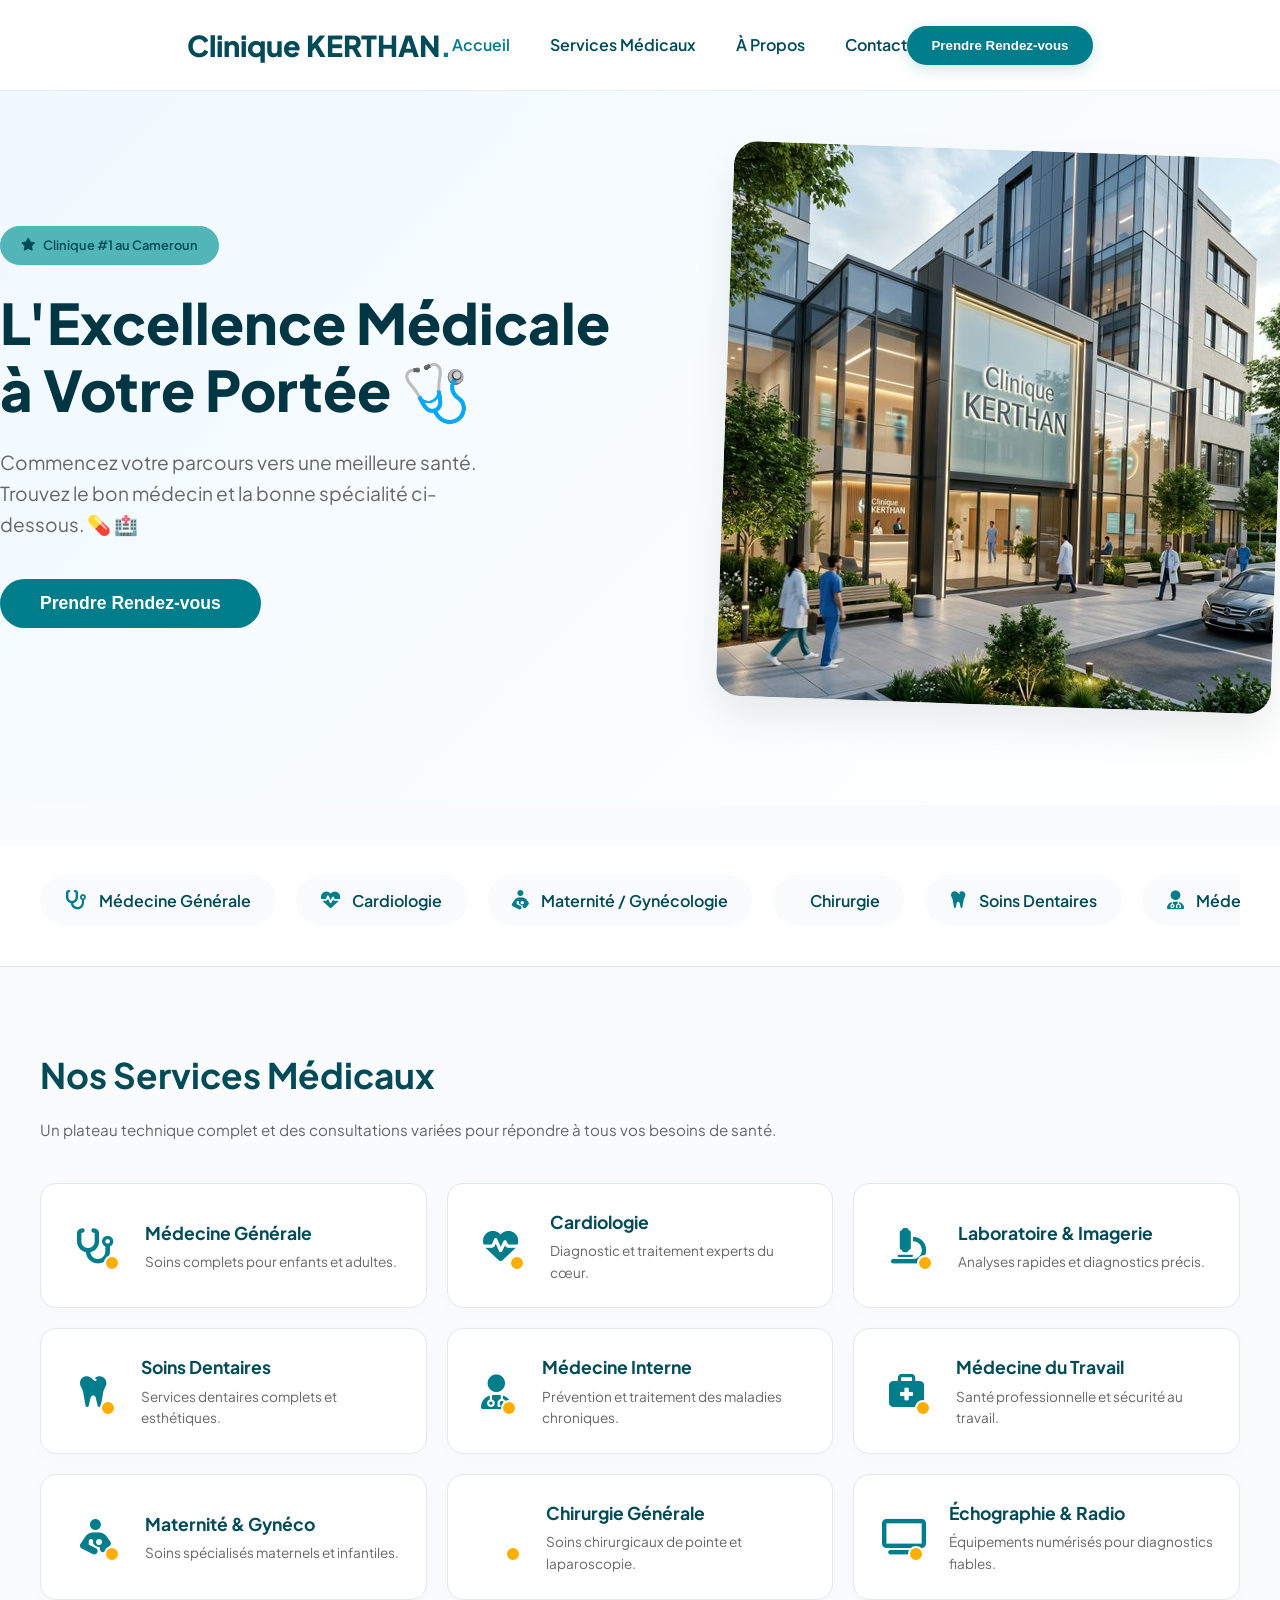
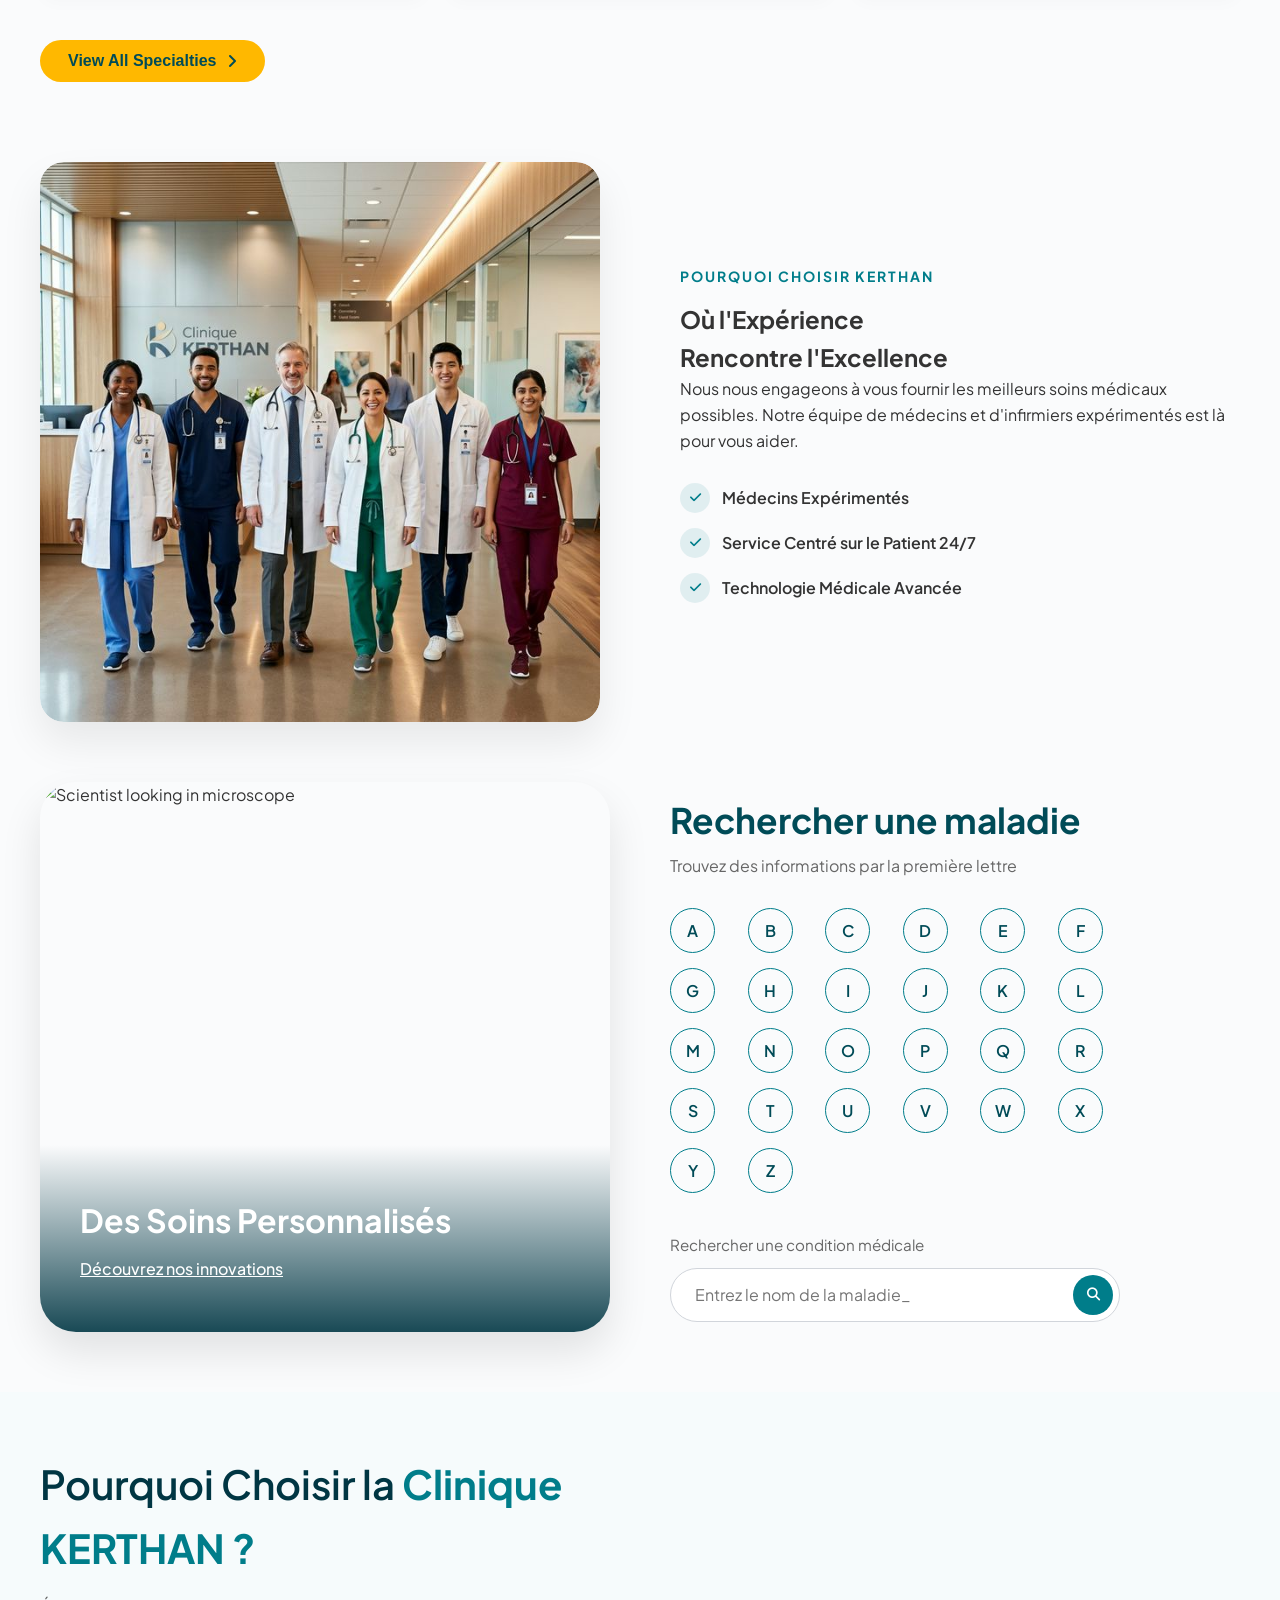
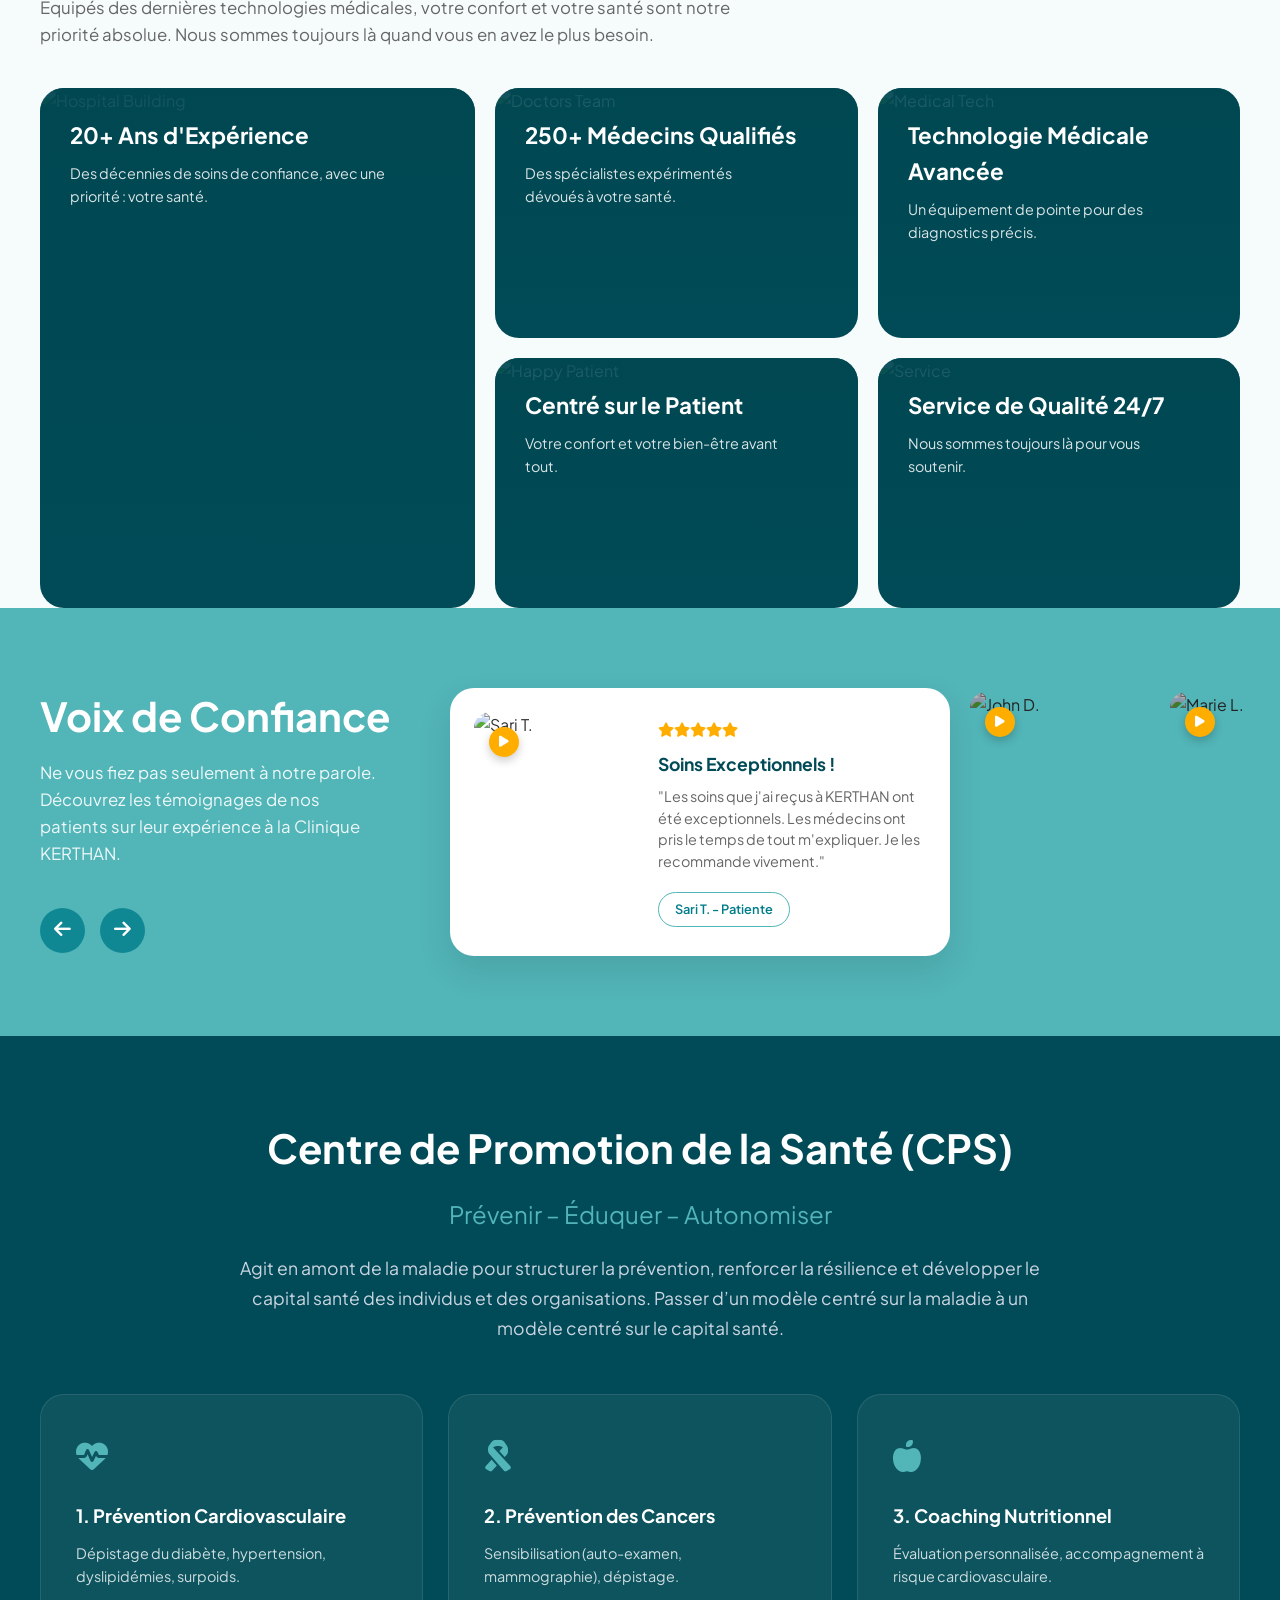
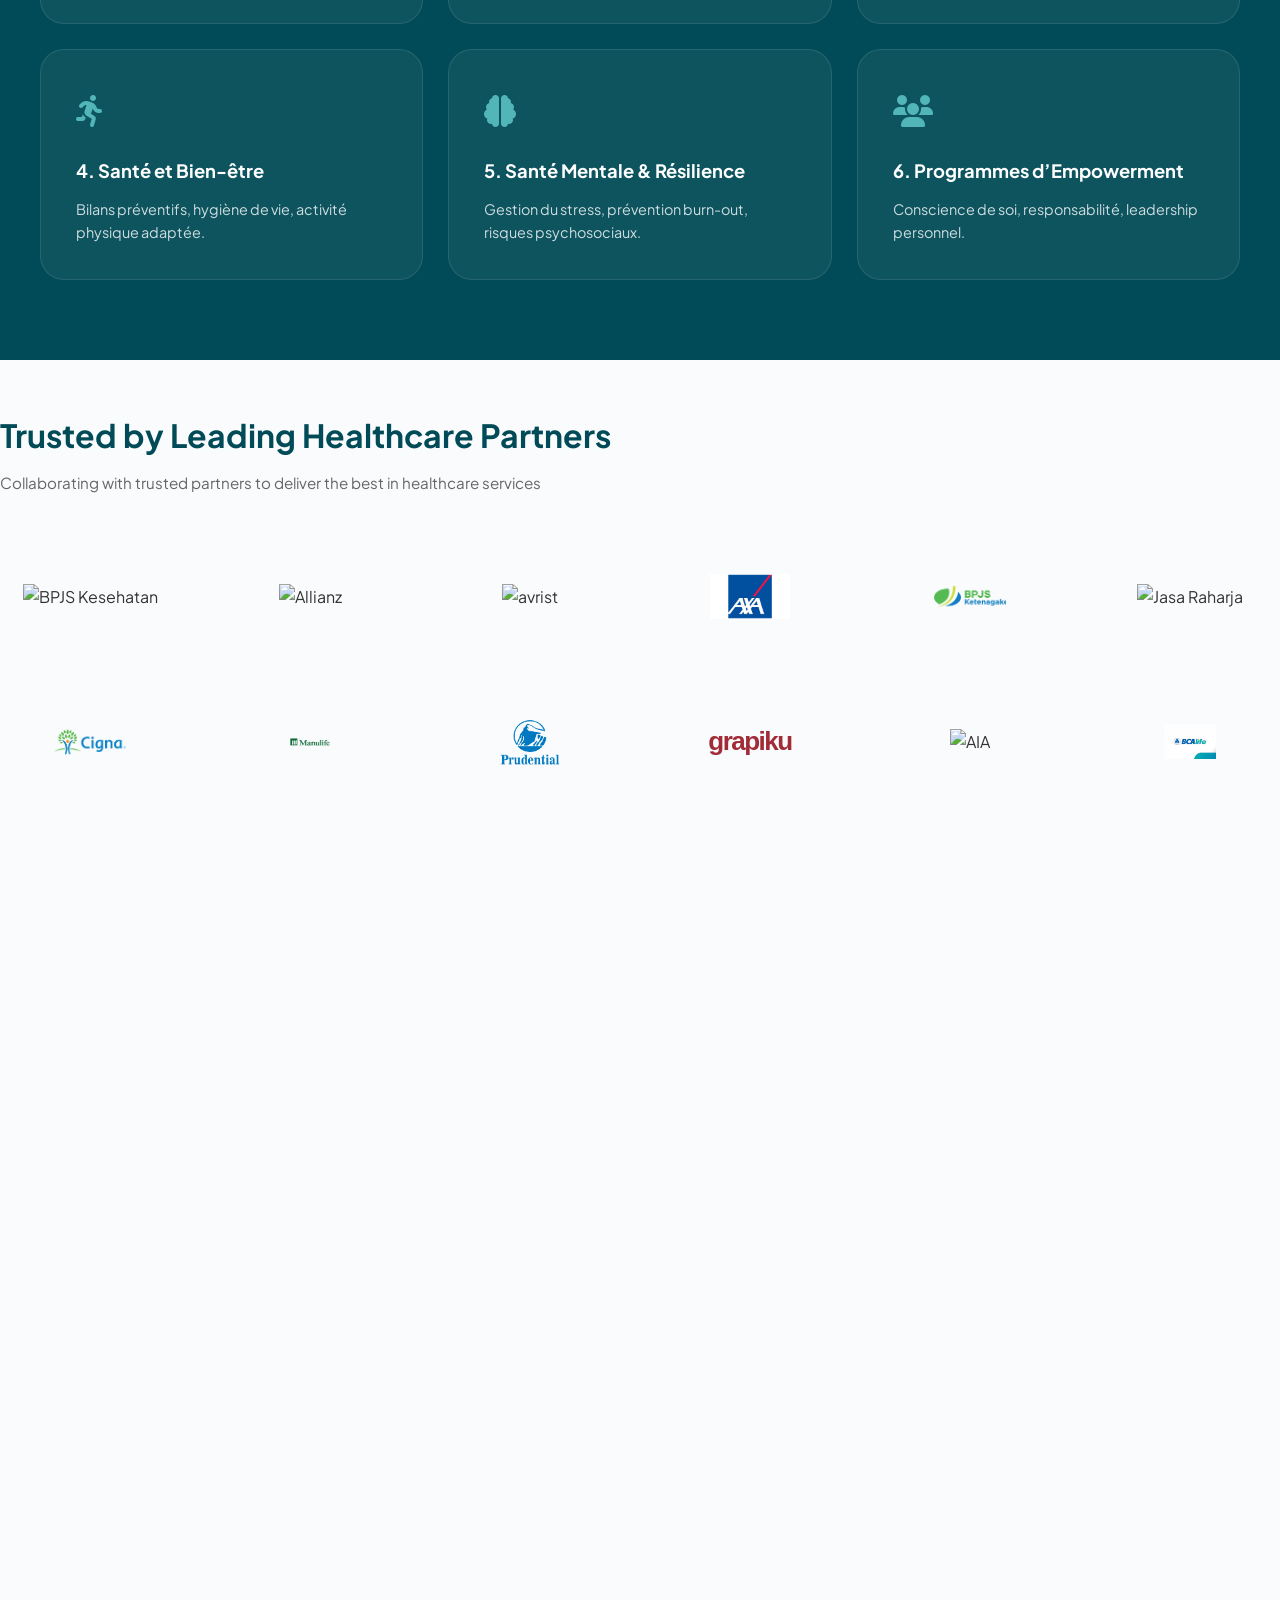
==== commit b24416c6: "Responsive mobile-first: menu burger, media queries 480/768/1024px, toutes pages adaptees" ====
--- a/index.html
+++ b/index.html
@@ -24,13 +24,19 @@
             <div class="logo">
                 <span class="logo-text">Clinique KERTHAN<span>.</span></span>
             </div>
-            <nav class="main-nav">
+            <button class="mobile-menu-toggle" id="mobile-menu-toggle" aria-label="Ouvrir le menu">
+                <span></span><span></span><span></span>
+            </button>
+            <nav class="main-nav" id="main-nav">
                 <ul>
                     <li><a href="#home" class="active">Accueil</a></li>
                     <li><a href="#specialties">Services Médicaux</a></li>
                     <li><a href="#about">À Propos</a></li>
                     <li><a href="#contact">Contact</a></li>
                 </ul>
+                <div class="nav-cta-mobile">
+                    <button class="btn btn-primary" id="book-btn-mobile">Prendre Rendez-vous</button>
+                </div>
             </nav>
             <div class="header-right">
                 <button class="btn btn-primary" id="book-btn">Prendre Rendez-vous</button>
--- a/style.css
+++ b/style.css
@@ -929,25 +929,411 @@
     transform: translateY(0);
 }
 
-/* Responsive tweaks */
-@media (max-width: 1024px) {
-    .main-hero-grid, .bento-grid, .about-grid {
+/* =========================================================================
+   MOBILE MENU TOGGLE (HAMBURGER)
+   ========================================================================= */
+.mobile-menu-toggle {
+    display: none;
+    background: none;
+    border: none;
+    cursor: pointer;
+    padding: 8px;
+    z-index: 1100;
+    flex-direction: column;
+    gap: 5px;
+}
+
+.mobile-menu-toggle span {
+    display: block;
+    width: 26px;
+    height: 3px;
+    background: var(--primary-dark);
+    border-radius: 3px;
+    transition: all 0.3s ease;
+}
+
+.mobile-menu-toggle.active span:nth-child(1) {
+    transform: rotate(45deg) translate(5px, 6px);
+}
+.mobile-menu-toggle.active span:nth-child(2) {
+    opacity: 0;
+}
+.mobile-menu-toggle.active span:nth-child(3) {
+    transform: rotate(-45deg) translate(5px, -6px);
+}
+
+.nav-cta-mobile {
+    display: none;
+}
+
+/* =========================================================================
+   RESPONSIVE — MOBILE FIRST (max-width: 768px)
+   ========================================================================= */
+@media (max-width: 768px) {
+
+    /* — Global — */
+    .container {
+        padding: 0 20px;
+    }
+    section {
+        padding: 50px 0;
+    }
+
+    /* — Header — */
+    .header {
+        height: 70px;
+    }
+    .logo-text {
+        font-size: 1.4rem;
+    }
+    .mobile-menu-toggle {
+        display: flex;
+    }
+    .header-right {
+        display: none;
+    }
+    .nav-cta-mobile {
+        display: block;
+        padding: 10px 0 0;
+    }
+    .nav-cta-mobile .btn {
+        width: 100%;
+        text-align: center;
+    }
+    .main-nav {
+        position: fixed;
+        top: 70px;
+        left: 0;
+        right: 0;
+        background: rgba(255, 255, 255, 0.98);
+        backdrop-filter: blur(15px);
+        padding: 20px;
+        box-shadow: 0 10px 30px rgba(0,0,0,0.1);
+        transform: translateY(-120%);
+        transition: transform 0.35s cubic-bezier(0.4, 0, 0.2, 1);
+        z-index: 1050;
+    }
+    .main-nav.open {
+        transform: translateY(0);
+    }
+    .main-nav ul {
+        flex-direction: column;
+        gap: 0;
+    }
+    .main-nav ul li {
+        border-bottom: 1px solid var(--border-color);
+    }
+    .main-nav ul li:last-child {
+        border-bottom: none;
+    }
+    .main-nav a {
+        display: block;
+        padding: 14px 0;
+        font-size: 1.05rem;
+    }
+
+    /* — Hero — */
+    .main-hero {
+        padding: 30px 0 50px;
+    }
+    .main-hero-grid {
         grid-template-columns: 1fr;
+        gap: 30px;
+    }
+    .main-hero-title {
+        font-size: 2rem;
+        margin-bottom: 16px;
+    }
+    .main-hero-subtitle {
+        font-size: 1rem;
+        margin-bottom: 24px;
+    }
+    .hero-img-container {
+        transform: none;
+    }
+    .hero-img-container:hover {
+        transform: scale(1.01);
+    }
+    .btn-cta {
+        width: 100%;
+        text-align: center;
+        padding: 14px 30px;
+    }
+
+    /* — Specialties Grid — */
+    .specialties-grid {
+        grid-template-columns: 1fr;
+        gap: 12px;
+    }
+    .specialty-card {
+        padding: 18px;
+        gap: 14px;
+    }
+    .spec-icon {
+        width: 48px;
+        height: 48px;
+        font-size: 1.6rem;
+    }
+    .excellence-header h2 {
+        font-size: 1.6rem;
+    }
+
+    /* — About — */
+    .about-grid {
+        grid-template-columns: 1fr;
+        gap: 30px;
+    }
+    .section-title {
+        font-size: 1.6rem;
+    }
+
+    /* — Search Hero — */
+    .search-hero {
+        flex-direction: column;
+        gap: 30px;
+        padding-top: 30px;
+        padding-bottom: 30px;
+    }
+    .search-hero-visual {
+        height: 300px;
+        border-radius: 20px;
+    }
+    .search-title {
+        font-size: 1.6rem;
+    }
+    .alphabet-grid {
+        grid-template-columns: repeat(6, 1fr);
+        gap: 8px;
+        max-width: 100%;
+    }
+    .alpha-btn {
+        width: 38px;
+        height: 38px;
+        font-size: 0.85rem;
+    }
+    .search-bar {
+        max-width: 100%;
+    }
+
+    /* — Bento Grid — */
+    .bento-grid {
+        grid-template-columns: 1fr;
+        grid-template-rows: auto;
+        gap: 15px;
     }
     .card-tall {
         grid-row: auto;
     }
-    .search-hero {
+    .bento-card {
+        min-height: 220px;
+    }
+    .why-choose-header h2 {
+        font-size: 1.7rem;
+    }
+
+    /* — Testimonials — */
+    .testimonials-wrapper {
+        padding: 50px 0;
+    }
+    .testimonials-inner {
         flex-direction: column;
+        gap: 30px;
+    }
+    .testimonials-header {
+        flex: auto;
+        text-align: center;
+    }
+    .testimonials-header h2 {
+        font-size: 1.8rem;
+    }
+    .slider-nav {
+        justify-content: center;
+    }
+    .testimonials-slider {
+        overflow-x: auto;
+        scroll-snap-type: x mandatory;
+        -webkit-overflow-scrolling: touch;
+        padding-bottom: 10px;
+    }
+    .test-card {
+        width: 300px;
+        padding: 18px;
+        gap: 16px;
+        scroll-snap-align: start;
+    }
+    .card-img-wrap {
+        width: 110px;
+        height: 160px;
+    }
+    .card-text-wrap h3 {
+        font-size: 0.95rem;
+    }
+    .card-text-wrap p {
+        font-size: 0.8rem;
+    }
+    .test-preview-card {
+        width: 130px;
+        height: 190px;
+        scroll-snap-align: start;
+    }
+
+    /* — CPS Section — */
+    .cps-grid {
+        grid-template-columns: 1fr;
+    }
+
+    /* — Partners — */
+    .partners-grid-custom,
+    .partners-grid {
+        grid-template-columns: repeat(3, 1fr) !important;
+        gap: 20px !important;
+    }
+    .partners-title {
+        font-size: 1.5rem;
+    }
+
+    /* — Footer — */
+    .footer-wrapper {
+        margin-top: 60px;
+    }
+    .cta-banner {
+        transform: translateY(-30px);
+    }
+    .cta-title {
+        font-size: 1.5rem;
+        margin-bottom: 20px;
     }
     .cta-cards {
         flex-direction: column;
+        gap: 12px;
+    }
+    .cta-card {
+        padding: 16px 18px;
+    }
+    .footer-logo-row {
+        flex-direction: column;
+        text-align: center;
+        gap: 20px;
+    }
+    .brand-desc {
+        margin-left: 0;
+        padding-left: 0;
+        border-left: none;
+        margin-top: 10px;
+    }
+    .footer-brand {
+        flex-direction: column;
+        gap: 10px;
     }
     .main-footer {
         grid-template-columns: 1fr 1fr;
+        gap: 25px;
+        padding: 30px 0;
     }
     .app-buttons {
         grid-column: span 2;
+    }
+
+    /* — Modal — */
+    .modal-content {
+        padding: 25px 18px;
+        margin: 5% auto;
+        width: 95%;
+    }
+    .form-group-row {
+        flex-direction: column;
+        gap: 0;
+    }
+}
+
+/* =========================================================================
+   RESPONSIVE — SMALL MOBILE (max-width: 480px)
+   ========================================================================= */
+@media (max-width: 480px) {
+    .main-hero-title {
+        font-size: 1.65rem;
+    }
+    .main-hero-subtitle {
+        font-size: 0.9rem;
+    }
+    .specialties-grid {
+        grid-template-columns: 1fr;
+    }
+    .alphabet-grid {
+        grid-template-columns: repeat(5, 1fr);
+    }
+    .partners-grid-custom,
+    .partners-grid {
+        grid-template-columns: repeat(2, 1fr) !important;
+    }
+    .main-footer {
+        grid-template-columns: 1fr;
+    }
+    .app-buttons {
+        grid-column: auto;
+    }
+    .test-card {
+        flex-direction: column;
+        width: 260px;
+    }
+    .card-img-wrap {
+        width: 100%;
+        height: 150px;
+    }
+    .bento-card {
+        min-height: 180px;
+    }
+    .testimonials-header h2 {
+        font-size: 1.5rem;
+    }
+    .cta-title {
+        font-size: 1.3rem;
+    }
+}
+
+/* =========================================================================
+   RESPONSIVE — TABLET (max-width: 1024px, min-width: 769px)
+   ========================================================================= */
+@media (max-width: 1024px) and (min-width: 769px) {
+    .main-hero-grid {
+        grid-template-columns: 1fr 1fr;
+        gap: 40px;
+    }
+    .main-hero-title {
+        font-size: 2.5rem;
+    }
+    .specialties-grid {
+        grid-template-columns: repeat(2, 1fr);
+    }
+    .about-grid {
+        grid-template-columns: 1fr;
+        gap: 40px;
+    }
+    .bento-grid {
+        grid-template-columns: 1fr 1fr;
+        grid-template-rows: auto;
+    }
+    .card-tall {
+        grid-row: auto;
+    }
+    .search-hero {
+        gap: 40px;
+    }
+    .main-footer {
+        grid-template-columns: repeat(2, 1fr);
+    }
+    .cta-cards {
+        flex-direction: column;
+    }
+    .partners-grid-custom,
+    .partners-grid {
+        grid-template-columns: repeat(4, 1fr) !important;
+    }
+    .main-nav ul {
+        gap: 20px;
+    }
+    .main-nav a {
+        font-size: 0.9rem;
     }
 }
 
